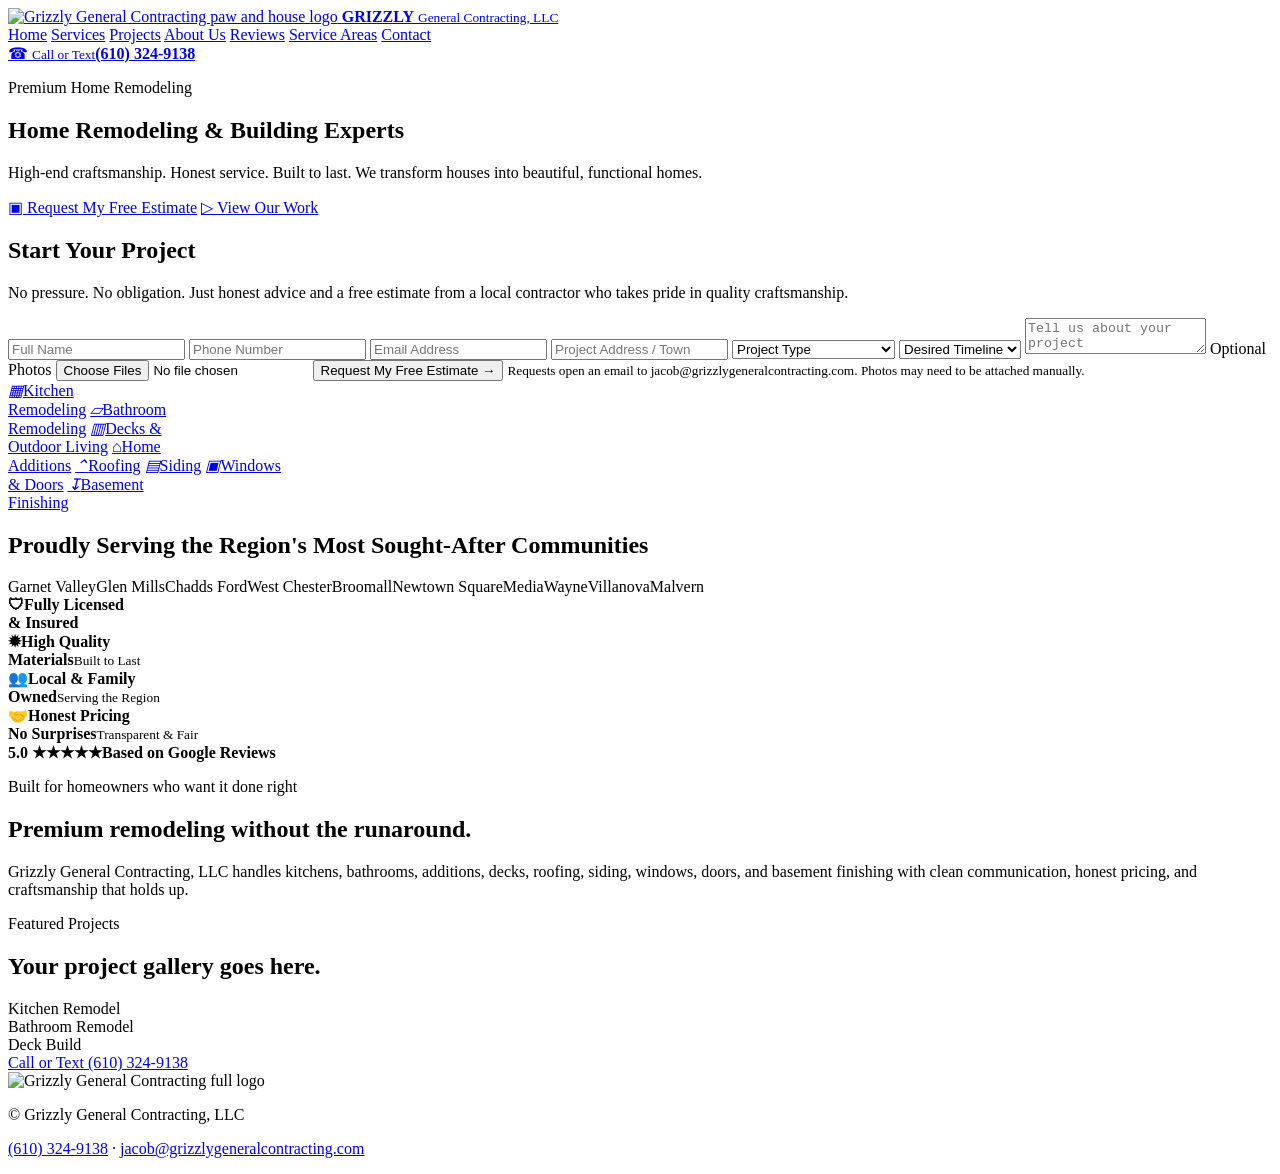
==== index.html @ abafff63 "Add files via upload" ====
<!doctype html>
<html lang="en">
<head>
  <meta charset="utf-8" />
  <meta name="viewport" content="width=device-width, initial-scale=1" />
  <title>Grizzly General Contracting | Home Remodeling & Building Experts</title>
  <meta name="description" content="Grizzly General Contracting provides premium remodeling, additions, kitchens, bathrooms, decks, roofing, siding, windows, doors, and basement finishing in Garnet Valley, Glen Mills, Chadds Ford, West Chester, Broomall, Newtown Square, Media, Wayne, Villanova, Malvern and surrounding areas." />
  <link rel="icon" href="assets/images/paw-house-logo.png" />
  <link rel="stylesheet" href="style.css" />
</head>
<body>
  <header class="site-header">
    <a class="brand" href="#top" aria-label="Grizzly General Contracting home">
      <img src="assets/images/paw-house-logo.png" alt="Grizzly General Contracting paw and house logo" />
      <span>
        <strong>GRIZZLY</strong>
        <small>General Contracting, LLC</small>
      </span>
    </a>

    <nav class="nav" aria-label="Main navigation">
      <a class="active" href="#top">Home</a>
      <a href="#services">Services</a>
      <a href="#projects">Projects</a>
      <a href="#about">About Us</a>
      <a href="#reviews">Reviews</a>
      <a href="#areas">Service Areas</a>
      <a href="#contact">Contact</a>
    </nav>

    <a class="phone" href="tel:16103249138">
      <span class="phone-icon">☎</span>
      <span><small>Call or Text</small><strong>(610) 324-9138</strong></span>
    </a>
  </header>

  <main id="top">
    <section class="hero">
      <div class="hero-copy">
        <p class="eyebrow">Premium Home Remodeling</p>
        <h1>Home Remodeling <span>&amp; Building Experts</span></h1>
        <div class="underline"></div>
        <p class="lead">High-end craftsmanship. Honest service. Built to last. We transform houses into beautiful, functional homes.</p>
        <div class="hero-actions">
          <a class="btn btn-primary" href="#contact">▣ Request My Free Estimate</a>
          <a class="btn btn-secondary" href="#projects">▷ View Our Work</a>
        </div>
      </div>

      <aside class="estimate" id="contact">
        <h2>Start Your <span>Project</span></h2>
        <p>No pressure. No obligation. Just honest advice and a free estimate from a local contractor who takes pride in quality craftsmanship.</p>
        <form id="estimateForm">
          <input name="name" placeholder="Full Name" required />
          <input name="phone" placeholder="Phone Number" required />
          <input name="email" type="email" placeholder="Email Address" required />
          <input name="address" placeholder="Project Address / Town" />
          <select name="service" aria-label="Project Type" required>
            <option value="">Project Type</option>
            <option>Kitchen Remodeling</option>
            <option>Bathroom Remodeling</option>
            <option>Decks & Outdoor Living</option>
            <option>Home Additions</option>
            <option>Roofing</option>
            <option>Siding</option>
            <option>Windows & Doors</option>
            <option>Basement Finishing</option>
            <option>Other</option>
          </select>
          <select name="timeline" aria-label="Desired Timeline">
            <option value="">Desired Timeline</option>
            <option>ASAP</option>
            <option>1 - 3 Months</option>
            <option>3 - 6 Months</option>
            <option>Just Planning</option>
          </select>
          <textarea name="message" placeholder="Tell us about your project"></textarea>
          <label class="file-upload">Optional Photos
            <input name="photos" type="file" accept="image/*" multiple />
          </label>
          <button type="submit">Request My Free Estimate <span>→</span></button>
          <small>Requests open an email to jacob@grizzlygeneralcontracting.com. Photos may need to be attached manually.</small>
          <div id="formStatus" class="form-status" aria-live="polite"></div>
        </form>
      </aside>
    </section>

    <section class="services" id="services">
      <a href="#contact"><i>▦</i><span>Kitchen<br>Remodeling</span></a>
      <a href="#contact"><i>▱</i><span>Bathroom<br>Remodeling</span></a>
      <a href="#contact"><i>▥</i><span>Decks &<br>Outdoor Living</span></a>
      <a href="#contact"><i>⌂</i><span>Home<br>Additions</span></a>
      <a href="#contact"><i>⌃</i><span>Roofing</span></a>
      <a href="#contact"><i>▤</i><span>Siding</span></a>
      <a href="#contact"><i>▣</i><span>Windows<br>& Doors</span></a>
      <a href="#contact"><i>↧</i><span>Basement<br>Finishing</span></a>
    </section>

    <section class="areas-strip" id="areas">
      <h2>Proudly Serving the Region's Most Sought-After Communities</h2>
      <div class="towns">
        <span>Garnet Valley</span><span>Glen Mills</span><span>Chadds Ford</span><span>West Chester</span><span>Broomall</span><span>Newtown Square</span><span>Media</span><span>Wayne</span><span>Villanova</span><span>Malvern</span>
      </div>
    </section>

    <section class="trust" id="reviews">
      <div><b>🛡</b><strong>Fully Licensed<br>& Insured</strong></div>
      <div><b>✹</b><strong>High Quality<br>Materials</strong><small>Built to Last</small></div>
      <div><b>👥</b><strong>Local & Family<br>Owned</strong><small>Serving the Region</small></div>
      <div><b>🤝</b><strong>Honest Pricing<br>No Surprises</strong><small>Transparent & Fair</small></div>
      <div><b class="stars">5.0 ★★★★★</b><strong>Based on Google Reviews</strong></div>
    </section>

    <section class="content" id="about">
      <p class="eyebrow green">Built for homeowners who want it done right</p>
      <h2>Premium remodeling without the runaround.</h2>
      <p>Grizzly General Contracting, LLC handles kitchens, bathrooms, additions, decks, roofing, siding, windows, doors, and basement finishing with clean communication, honest pricing, and craftsmanship that holds up.</p>
    </section>

    <section class="projects" id="projects">
      <p class="eyebrow green">Featured Projects</p>
      <h2>Your project gallery goes here.</h2>
      <div class="cards">
        <article><span>Kitchen Remodel</span></article>
        <article><span>Bathroom Remodel</span></article>
        <article><span>Deck Build</span></article>
      </div>
    </section>
  </main>

  <a class="mobile-call" href="tel:16103249138">Call or Text (610) 324-9138</a>

  <footer>
    <img src="assets/images/grizzly-full-logo.png" alt="Grizzly General Contracting full logo" />
    <p>© <span id="year"></span> Grizzly General Contracting, LLC</p>
    <p><a href="tel:16103249138">(610) 324-9138</a> · <a href="mailto:jacob@grizzlygeneralcontracting.com">jacob@grizzlygeneralcontracting.com</a></p>
  </footer>

  <script src="script.js"></script>
</body>
</html>
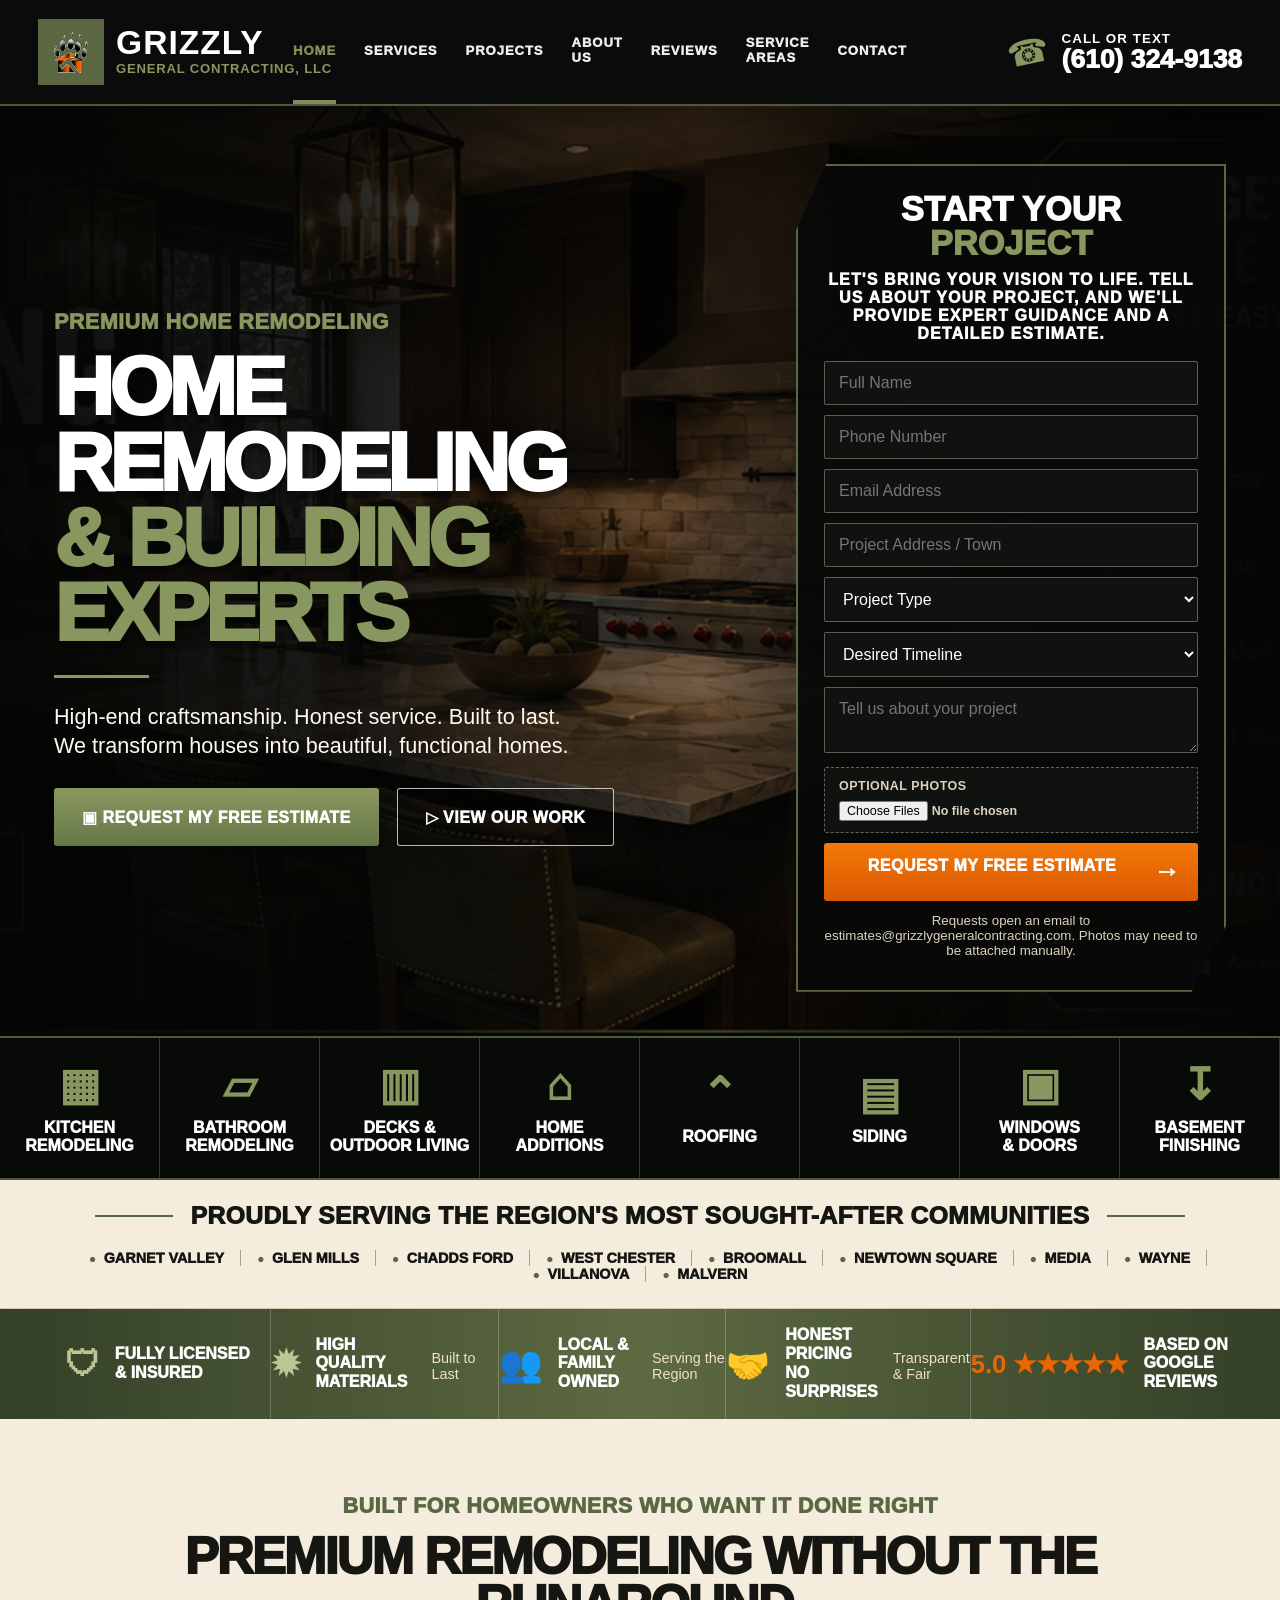
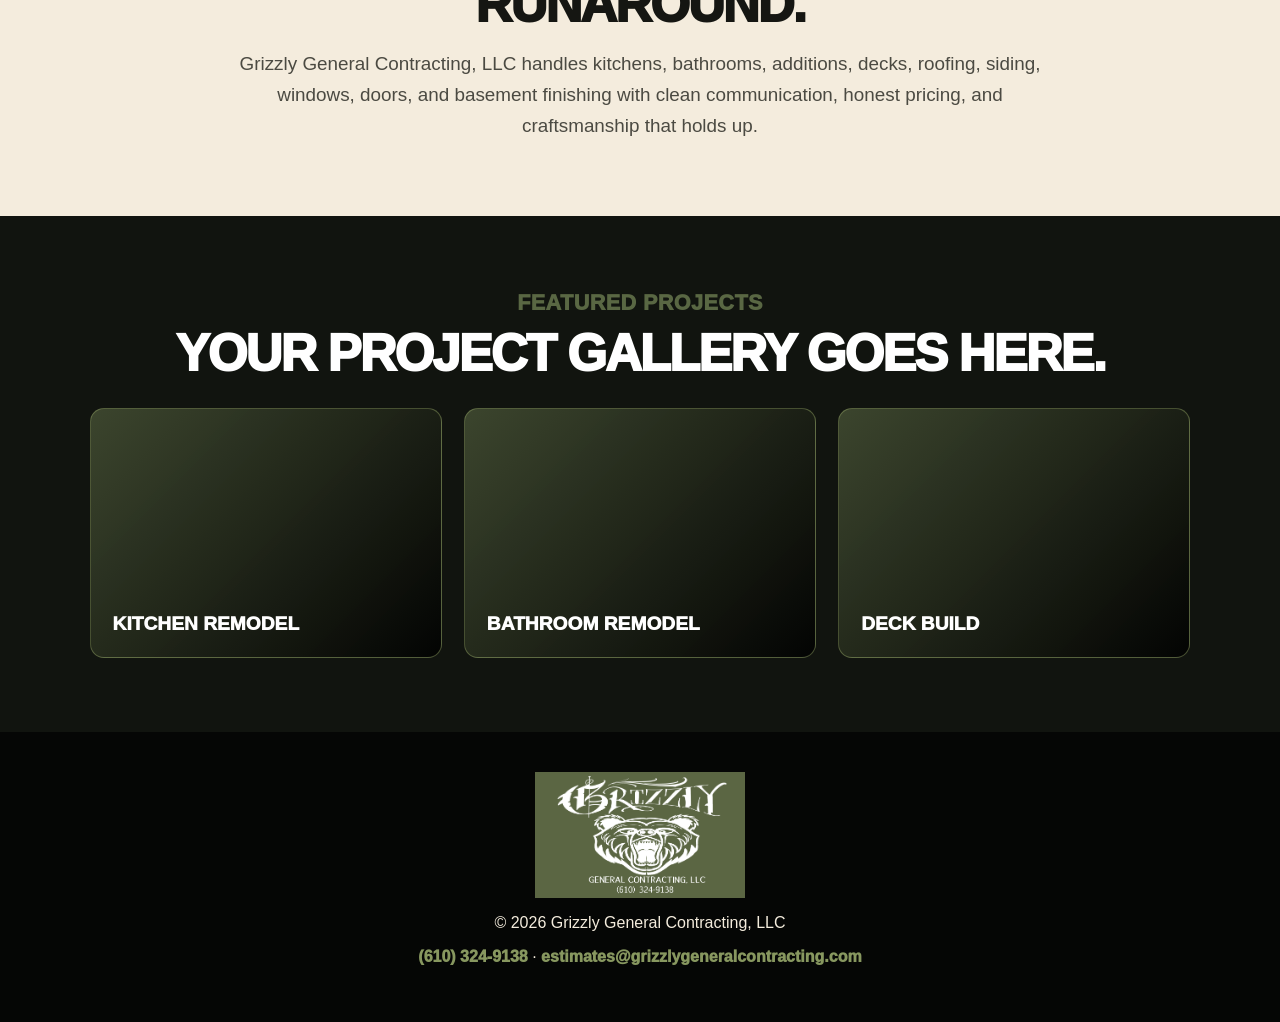
==== commit 9982fbd5: "Add files via upload" ====
--- a/index.html
+++ b/index.html
@@ -49,7 +49,7 @@
 
       <aside class="estimate" id="contact">
         <h2>Start Your <span>Project</span></h2>
-        <p>No pressure. No obligation. Just honest advice and a free estimate from a local contractor who takes pride in quality craftsmanship.</p>
+        <p>Let's bring your vision to life. Tell us about your project, and we'll provide expert guidance and a detailed estimate.</p>
         <form id="estimateForm">
           <input name="name" placeholder="Full Name" required />
           <input name="phone" placeholder="Phone Number" required />
@@ -79,7 +79,7 @@
             <input name="photos" type="file" accept="image/*" multiple />
           </label>
           <button type="submit">Request My Free Estimate <span>→</span></button>
-          <small>Requests open an email to jacob@grizzlygeneralcontracting.com. Photos may need to be attached manually.</small>
+          <small>Requests open an email to estimates@grizzlygeneralcontracting.com. Photos may need to be attached manually.</small>
           <div id="formStatus" class="form-status" aria-live="polite"></div>
         </form>
       </aside>
@@ -133,7 +133,7 @@
   <footer>
     <img src="assets/images/grizzly-full-logo.png" alt="Grizzly General Contracting full logo" />
     <p>© <span id="year"></span> Grizzly General Contracting, LLC</p>
-    <p><a href="tel:16103249138">(610) 324-9138</a> · <a href="mailto:jacob@grizzlygeneralcontracting.com">jacob@grizzlygeneralcontracting.com</a></p>
+    <p><a href="tel:16103249138">(610) 324-9138</a> · <a href="mailto:estimates@grizzlygeneralcontracting.com">estimates@grizzlygeneralcontracting.com</a></p>
   </footer>
 
   <script src="script.js"></script>
--- a/style.css
+++ b/style.css
@@ -0,0 +1,24 @@
+:root{
+  --black:#070807;
+  --charcoal:#11130f;
+  --olive:#596743;
+  --olive2:#87975f;
+  --cream:#f4ecdd;
+  --white:#fffaf0;
+  --orange:#ec6500;
+  --line:rgba(135,151,95,.55);
+}
+*{box-sizing:border-box} html{scroll-behavior:smooth} body{margin:0;background:var(--cream);font-family:Arial,Helvetica,sans-serif;color:#151612} a{text-decoration:none;color:inherit} img{display:block;max-width:100%}
+.site-header{position:sticky;top:0;z-index:50;height:106px;background:rgba(6,7,6,.98);border-bottom:2px solid var(--line);display:grid;grid-template-columns:300px minmax(0,1fr) 380px;align-items:center;padding:0 38px;box-shadow:0 18px 45px rgba(0,0,0,.45)}
+.brand{display:flex;align-items:center;gap:12px;text-transform:uppercase}.brand img{width:66px;height:66px;object-fit:contain}.brand strong{display:block;color:white;font-size:2.1rem;letter-spacing:.03em;line-height:.88}.brand small{display:block;color:var(--olive2);font-weight:900;letter-spacing:.06em;font-size:.82rem;margin-top:4px}
+.nav{display:flex;justify-content:center;gap:28px;height:100%;align-items:center;text-transform:uppercase;font-size:.82rem;font-weight:1000;letter-spacing:.07em;color:white}.nav a{height:100%;display:flex;align-items:center;border-bottom:4px solid transparent;opacity:.93}.nav a:hover,.nav .active{color:var(--olive2);border-bottom-color:var(--olive2)}
+.phone{display:flex;align-items:center;justify-content:flex-end;gap:13px;color:white;text-transform:uppercase;min-width:0;white-space:nowrap;overflow:visible}.phone-icon{font-size:2.1rem;color:var(--olive2);transform:rotate(-12deg)}.phone small{display:block;letter-spacing:.08em;font-weight:900}.phone strong{display:block;font-size:1.65rem;line-height:1;font-weight:1000;white-space:nowrap}
+.hero{min-height:620px;position:relative;display:grid;grid-template-columns:minmax(460px,1fr) 430px;gap:56px;align-items:center;padding:58px 54px 44px;color:white;background:linear-gradient(90deg,rgba(5,6,5,.97) 0%,rgba(5,6,5,.82) 29%,rgba(5,6,5,.32) 55%,rgba(5,6,5,.9) 82%,rgba(5,6,5,.98) 100%),url('assets/images/kitchen-bg.jpg') center/cover no-repeat;overflow:hidden}.hero:after{content:"";position:absolute;inset:0;background:linear-gradient(180deg,rgba(0,0,0,.12),rgba(0,0,0,.25));pointer-events:none}.hero-copy,.estimate{position:relative;z-index:2}.hero-copy{max-width:680px}.eyebrow{margin:0 0 14px;text-transform:uppercase;color:var(--olive2);font-size:1.35rem;font-weight:1000;letter-spacing:.02em}h1{margin:0;text-transform:uppercase;font-size:clamp(3.4rem,6.4vw,6.1rem);line-height:.92;letter-spacing:-.055em;font-weight:1000;text-shadow:0 7px 0 rgba(0,0,0,.24)}h1 span{display:block;color:var(--olive2)}.underline{width:95px;height:3px;background:var(--olive2);margin:24px 0}.lead{max-width:520px;font-size:1.35rem;line-height:1.36;margin:0 0 28px;color:var(--white)}.hero-actions{display:flex;gap:18px;flex-wrap:wrap}.btn{display:inline-flex;align-items:center;justify-content:center;min-height:58px;padding:17px 28px;text-transform:uppercase;font-weight:1000;letter-spacing:.03em;border-radius:3px;transition:.2s}.btn:hover{transform:translateY(-2px);filter:brightness(1.1)}.btn-primary{background:linear-gradient(180deg,#89985f,#667747);color:white;box-shadow:0 12px 35px rgba(0,0,0,.25)}.btn-secondary{border:1px solid rgba(255,255,255,.72);color:white;background:rgba(0,0,0,.22)}
+.estimate{background:rgba(8,9,8,.95);border:2px solid var(--olive);padding:26px 26px 22px;box-shadow:0 0 0 8px rgba(0,0,0,.24),0 24px 60px rgba(0,0,0,.55);clip-path:polygon(7% 0,100% 0,100% 92%,92% 100%,0 100%,0 8%)}.estimate h2{margin:0;text-align:center;text-transform:uppercase;font-size:2.15rem;line-height:1;font-weight:1000}.estimate h2 span{display:block;color:var(--olive2)}.estimate p{text-align:center;text-transform:uppercase;font-weight:1000;letter-spacing:.07em;margin:10px 0 18px}.estimate p b{color:var(--orange)}.estimate input,.estimate select,.estimate textarea{width:100%;margin:0 0 10px;background:#10120f;border:1px solid rgba(244,236,221,.34);color:white;padding:12px 14px;border-radius:2px;font:inherit}.estimate textarea{height:66px;resize:vertical}.file-upload{display:block;margin:0 0 10px;background:#10120f;border:1px dashed rgba(244,236,221,.38);color:#ddd2bd;padding:11px 14px;border-radius:2px;font-weight:900;text-transform:uppercase;font-size:.78rem;letter-spacing:.04em}.file-upload input{margin:8px 0 0;padding:0;border:0;background:transparent;color:#ddd2bd}.form-status{margin-top:10px;color:var(--olive2);font-size:.84rem;line-height:1.3;font-weight:900;text-align:center}.estimate button{width:100%;height:58px;border:0;border-radius:3px;background:linear-gradient(180deg,#f47909,#d95700);color:white;text-transform:uppercase;font-size:1rem;font-weight:1000;letter-spacing:.03em;cursor:pointer}.estimate button span{float:right;margin-right:12px;font-size:1.6rem}.estimate small{display:block;text-align:center;margin-top:12px;color:#ddd2bd}
+.services{display:grid;grid-template-columns:repeat(8,1fr);background:#080a08;border-top:2px solid var(--line);border-bottom:2px solid var(--line);color:white}.services a{min-height:140px;display:flex;flex-direction:column;justify-content:center;align-items:center;text-align:center;text-transform:uppercase;font-weight:1000;line-height:1.15;border-right:1px solid rgba(244,236,221,.2);transition:.18s}.services a:hover{background:#121710;color:var(--olive2)}.services i{font-style:normal;color:var(--olive2);font-size:2.75rem;margin-bottom:8px}.services span{font-size:1rem}
+.areas-strip{background:var(--cream);padding:22px 48px 26px;text-align:center;border-bottom:1px solid #d2c8b2}.areas-strip h2{margin:0 0 20px;text-transform:uppercase;font-size:1.55rem;letter-spacing:.01em;font-weight:1000;display:flex;align-items:center;justify-content:center;gap:18px}.areas-strip h2:before,.areas-strip h2:after{content:"";display:block;width:78px;height:2px;background:var(--olive)}.towns{display:flex;justify-content:center;gap:0;flex-wrap:wrap;text-transform:uppercase;font-weight:1000;font-size:.9rem}.towns span{padding:0 16px;border-right:1px solid #a9a087;position:relative}.towns span:before{content:"●";color:var(--olive);font-size:.7rem;margin-right:8px}.towns span:last-child{border-right:0}
+.trust{display:grid;grid-template-columns:1.2fr 1.2fr 1.2fr 1.2fr 1.4fr;background:linear-gradient(90deg,#344027,#5d6a42,#344027);color:white;padding:0 44px}.trust div{min-height:110px;display:flex;align-items:center;justify-content:center;gap:15px;border-right:1px solid rgba(255,255,255,.22);text-transform:uppercase}.trust div:last-child{border-right:0}.trust b{font-size:2.2rem;color:#bdc496}.trust strong{font-weight:1000;line-height:1.18}.trust small{display:block;text-transform:none;font-size:.9rem;color:#eee0ca;margin-top:5px}.trust .stars{color:var(--orange);font-size:1.6rem;white-space:nowrap}
+.content,.projects{padding:74px 7vw;text-align:center}.green{color:var(--olive)}.content h2,.projects h2{font-size:clamp(2.2rem,4vw,4rem);text-transform:uppercase;line-height:.95;margin:0 0 18px;font-weight:1000;letter-spacing:-.04em}.content p:last-child{max-width:820px;margin:0 auto;font-size:1.18rem;color:#4b4a42;line-height:1.65}.projects{background:#11140f;color:white}.cards{display:grid;grid-template-columns:repeat(3,1fr);gap:22px;margin-top:30px}.cards article{min-height:250px;border:1px solid rgba(135,151,95,.5);background:linear-gradient(135deg,rgba(89,103,67,.6),rgba(0,0,0,.8));display:flex;align-items:flex-end;padding:22px;border-radius:14px}.cards span{text-transform:uppercase;font-weight:1000;font-size:1.2rem}
+footer{background:#050605;color:var(--cream);padding:40px 7vw;text-align:center}footer img{width:210px;margin:0 auto 14px}footer a{color:var(--olive2);font-weight:1000}.mobile-call{display:none}
+@media(max-width:1200px){.site-header{grid-template-columns:240px minmax(0,1fr) 270px;padding:0 18px}.nav{gap:17px;font-size:.72rem}.brand strong{font-size:1.7rem}.phone strong{font-size:1.22rem}.hero{grid-template-columns:1fr;min-height:auto}.estimate{max-width:520px}.services{grid-template-columns:repeat(4,1fr)}.trust{grid-template-columns:repeat(2,1fr)}.trust div:last-child{grid-column:1/-1}}
+@media(max-width:760px){.site-header{height:auto;min-height:82px;grid-template-columns:1fr auto;padding:10px 14px}.brand img{width:54px;height:54px}.brand strong{font-size:1.45rem}.brand small{font-size:.66rem}.nav{display:none}.phone small{font-size:.62rem}.phone strong{font-size:.95rem}.phone-icon{font-size:1.35rem}.hero{padding:38px 20px;grid-template-columns:1fr}.eyebrow{font-size:1rem}h1{font-size:3.2rem}.lead{font-size:1.05rem}.hero-actions .btn{width:100%}.estimate{padding:22px;clip-path:none}.services{grid-template-columns:repeat(2,1fr)}.areas-strip{padding:22px 14px}.areas-strip h2{font-size:1.1rem}.areas-strip h2:before,.areas-strip h2:after{display:none}.towns span{padding:6px 10px;border:0}.trust{grid-template-columns:1fr;padding:0 20px}.trust div{justify-content:flex-start;border-right:0;border-bottom:1px solid rgba(255,255,255,.18)}.cards{grid-template-columns:1fr}.mobile-call{display:block;position:fixed;left:14px;right:14px;bottom:14px;z-index:80;text-align:center;padding:15px;border-radius:999px;background:linear-gradient(180deg,#f47909,#d95700);color:white;font-weight:1000;box-shadow:0 12px 35px rgba(0,0,0,.45)}footer{padding-bottom:90px}}
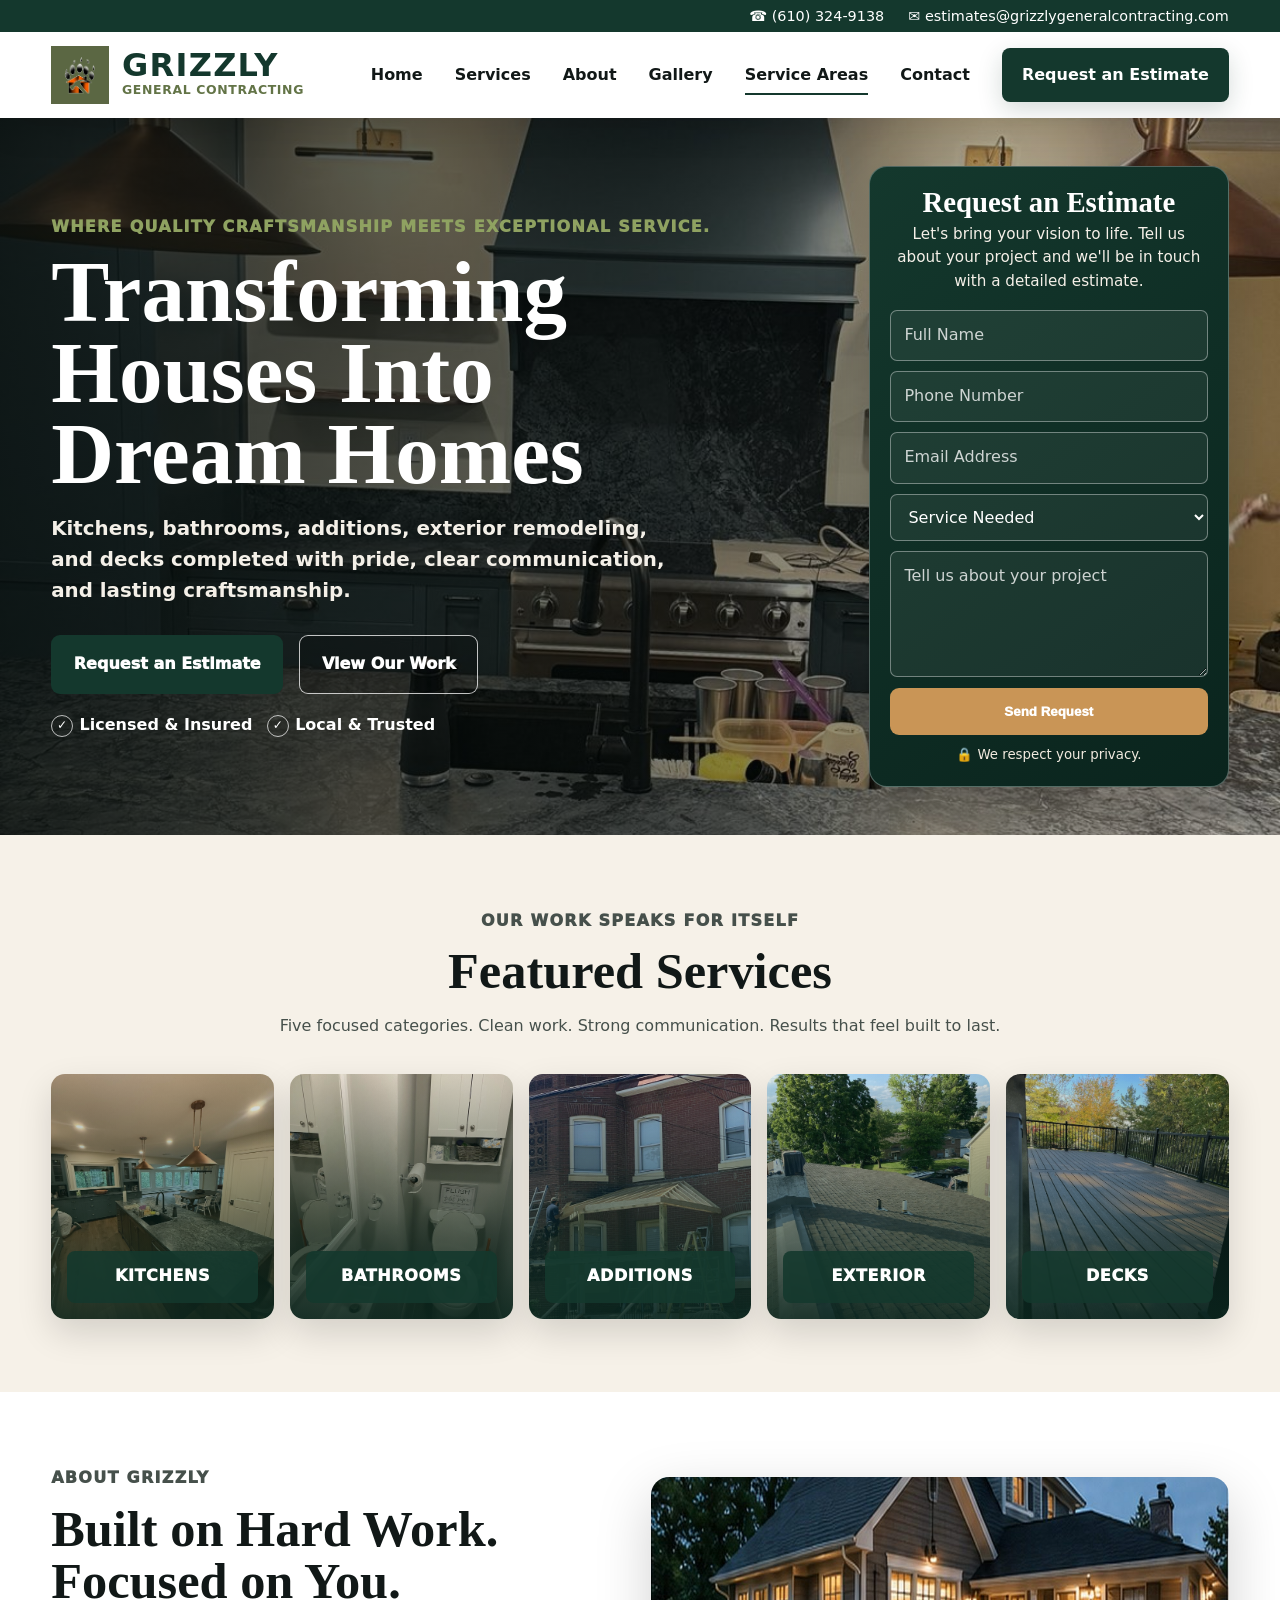
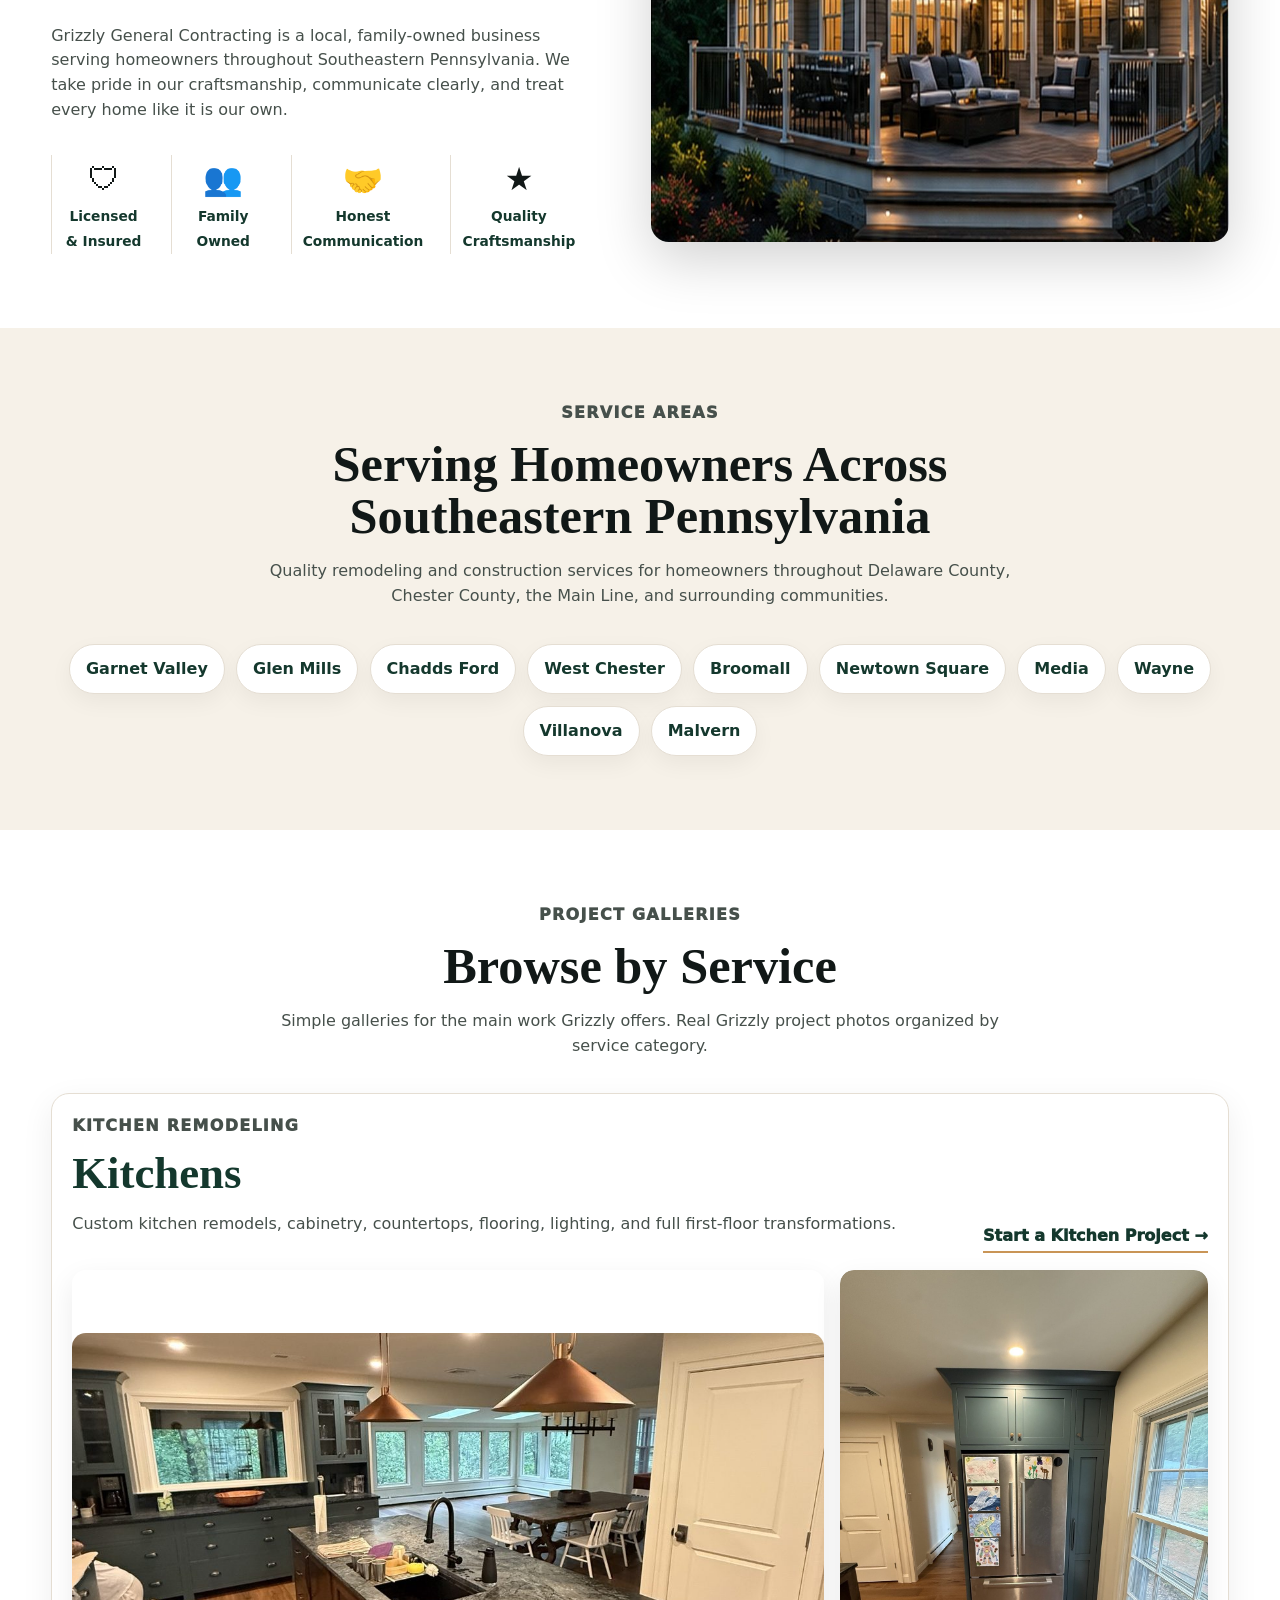
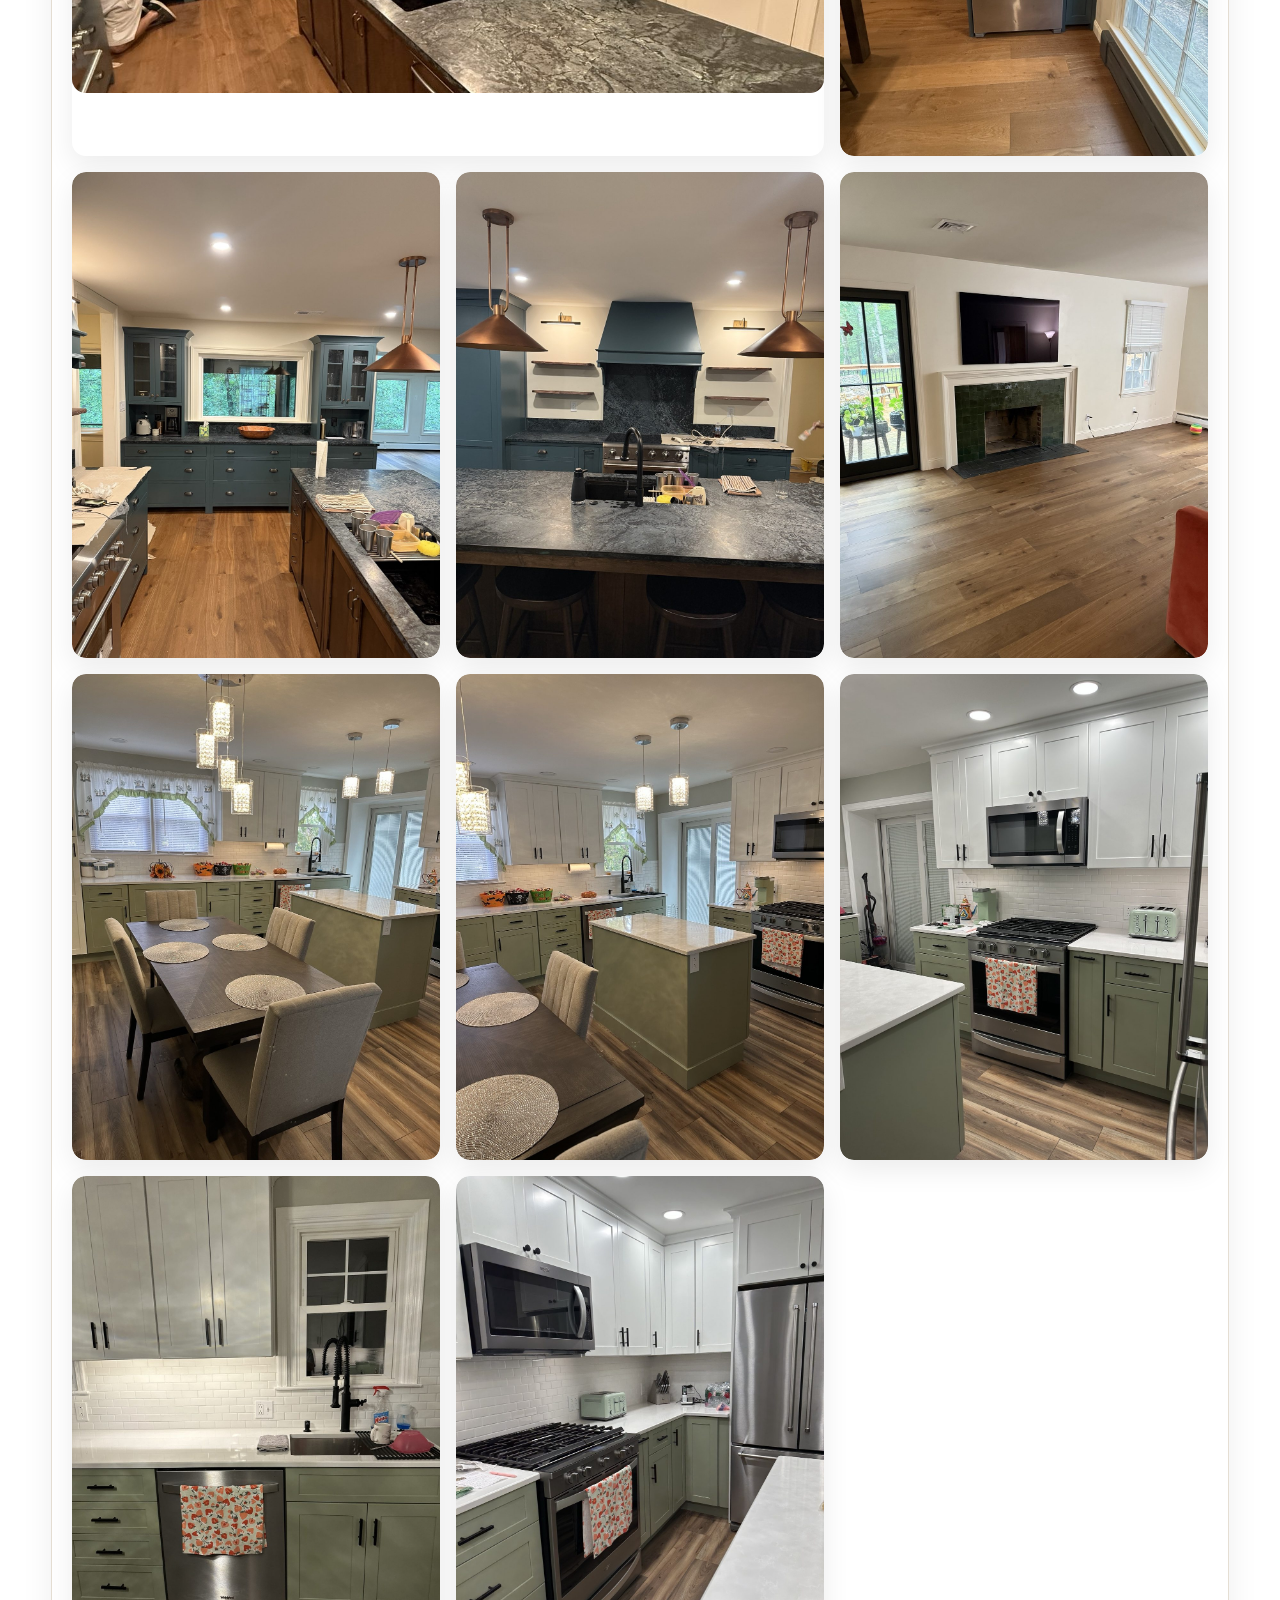
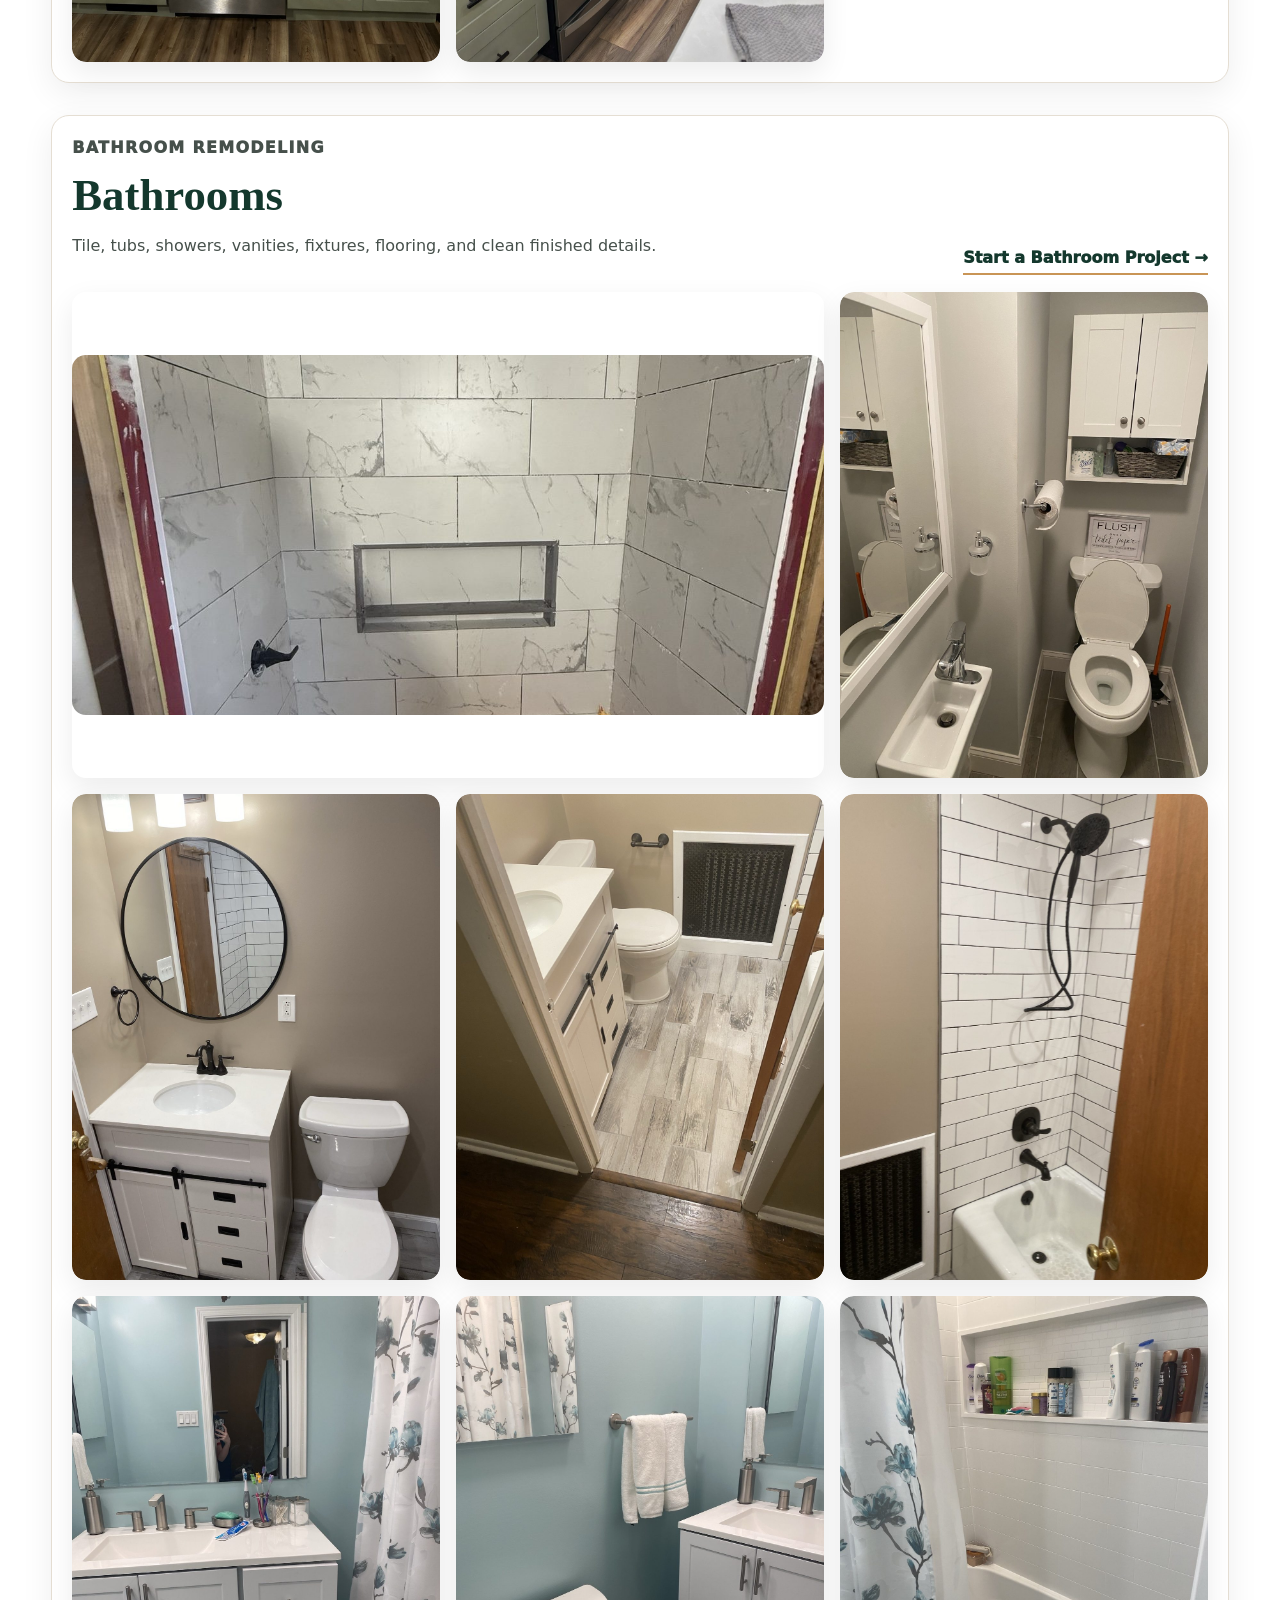
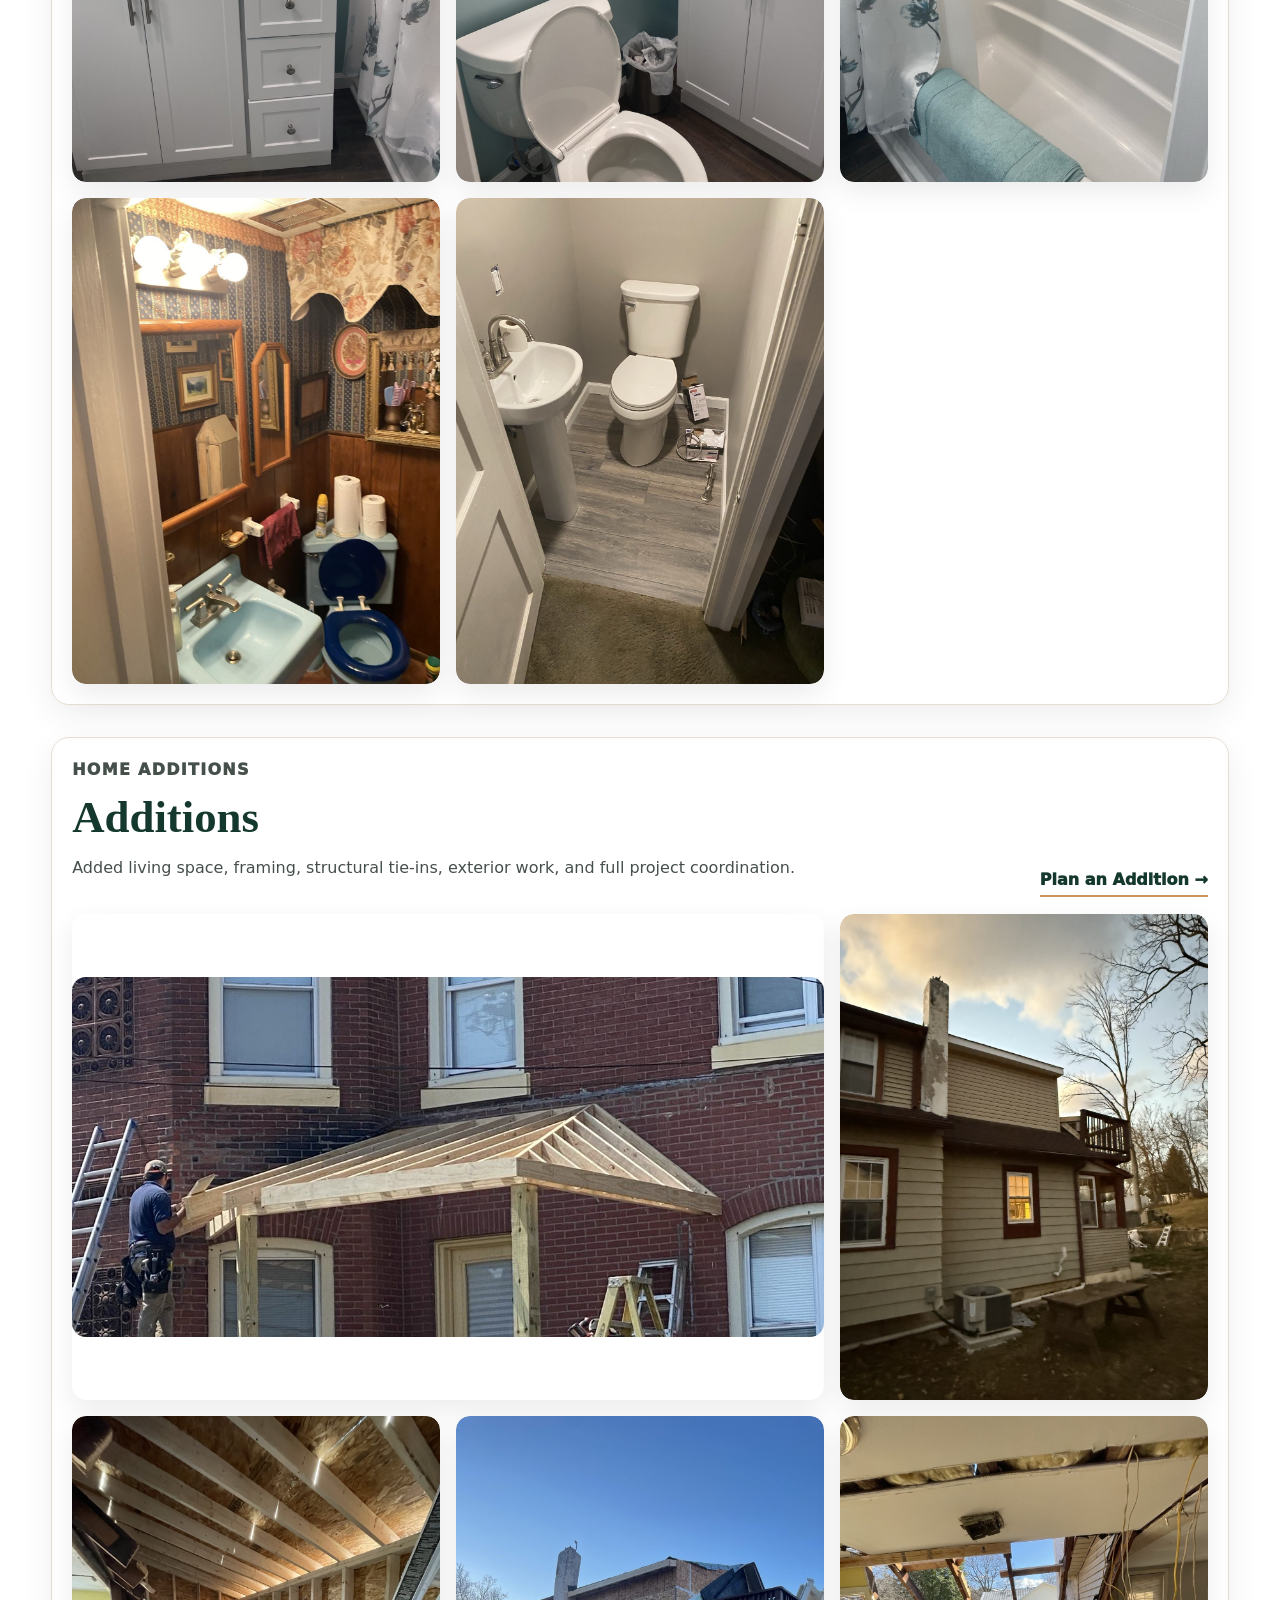
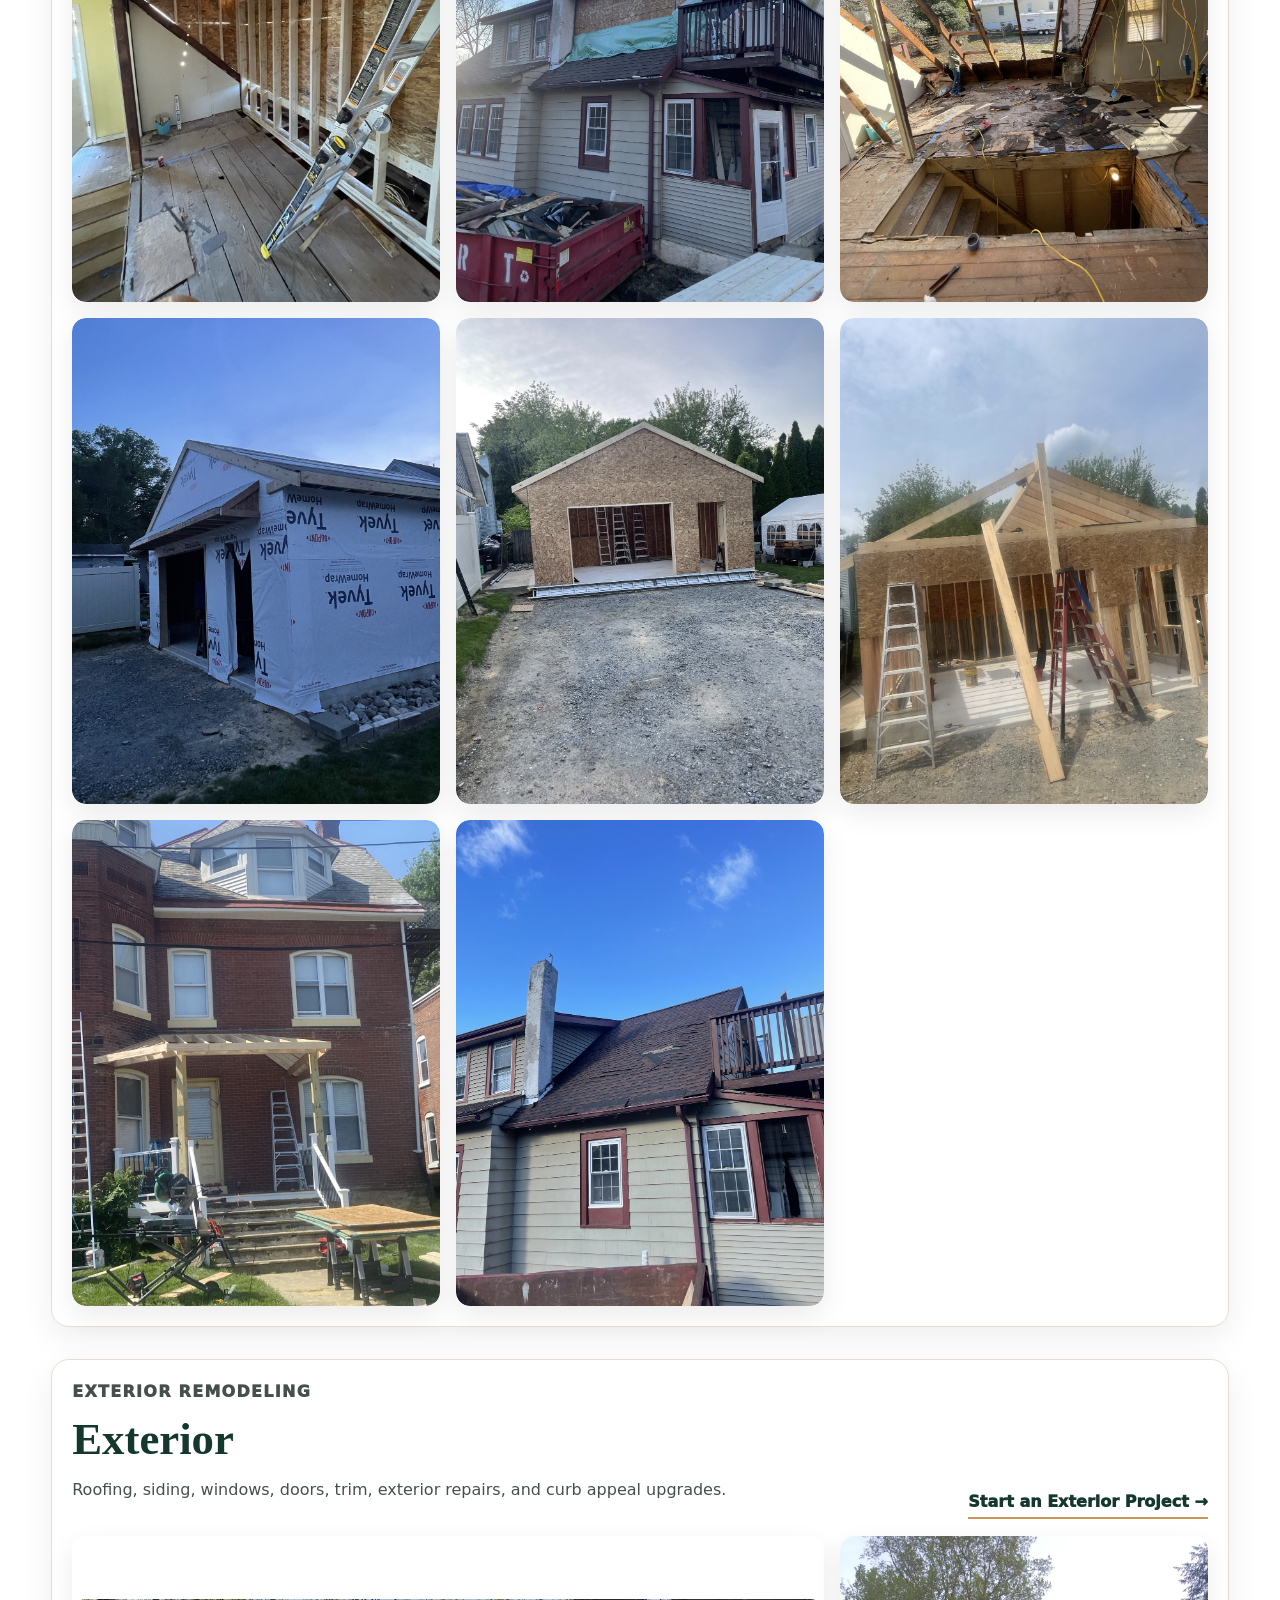
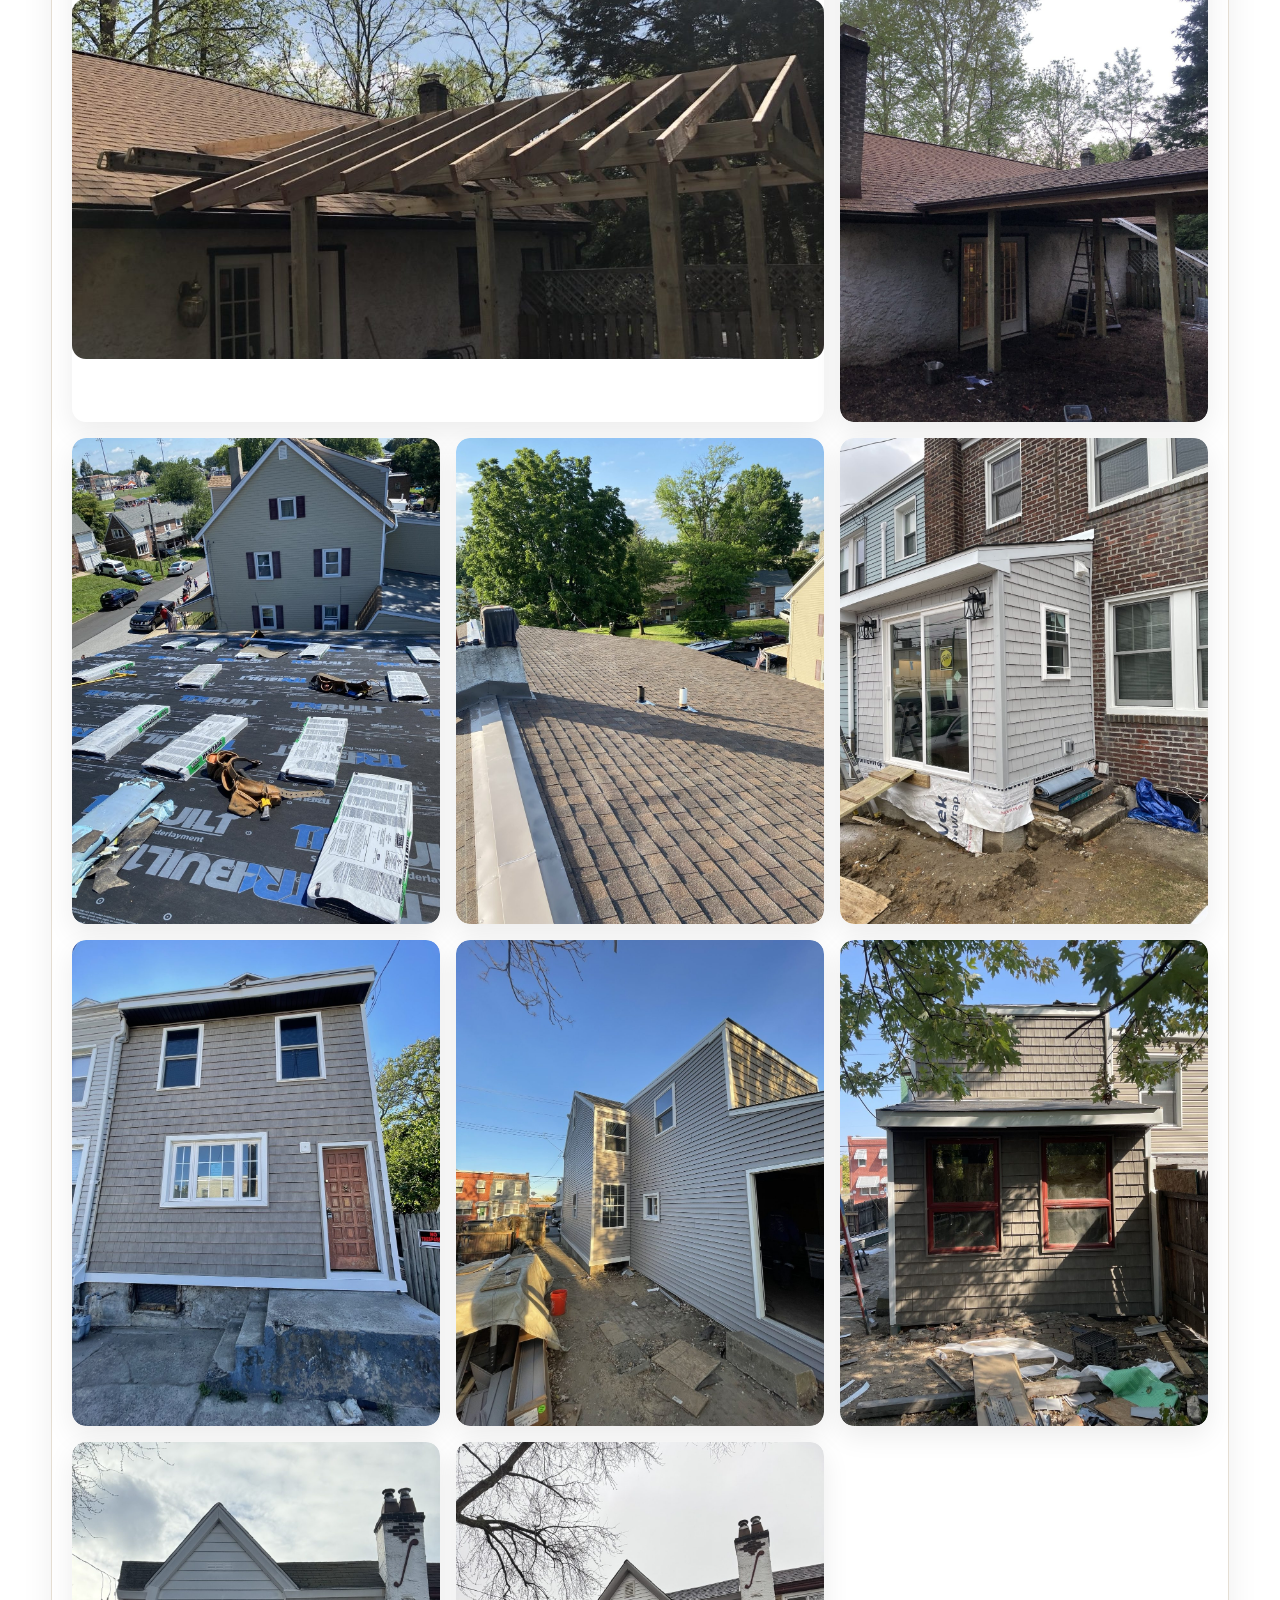
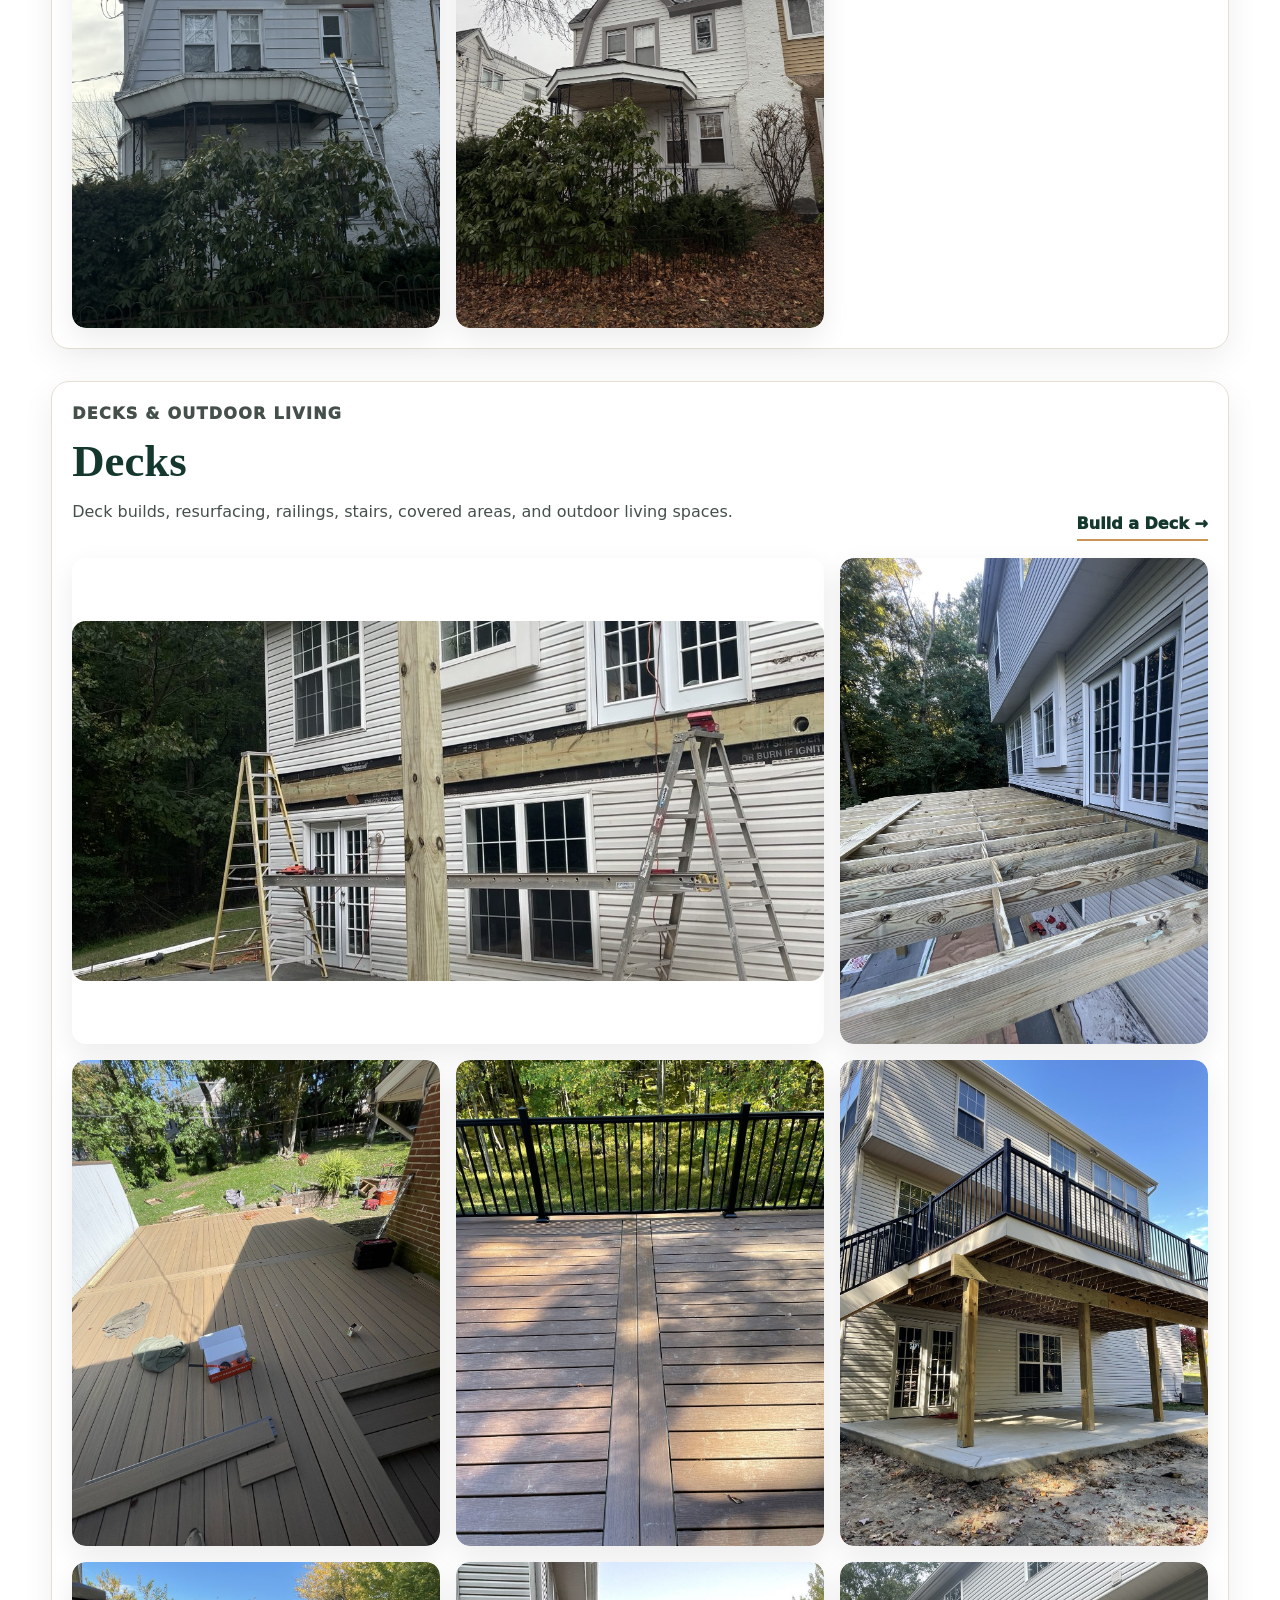
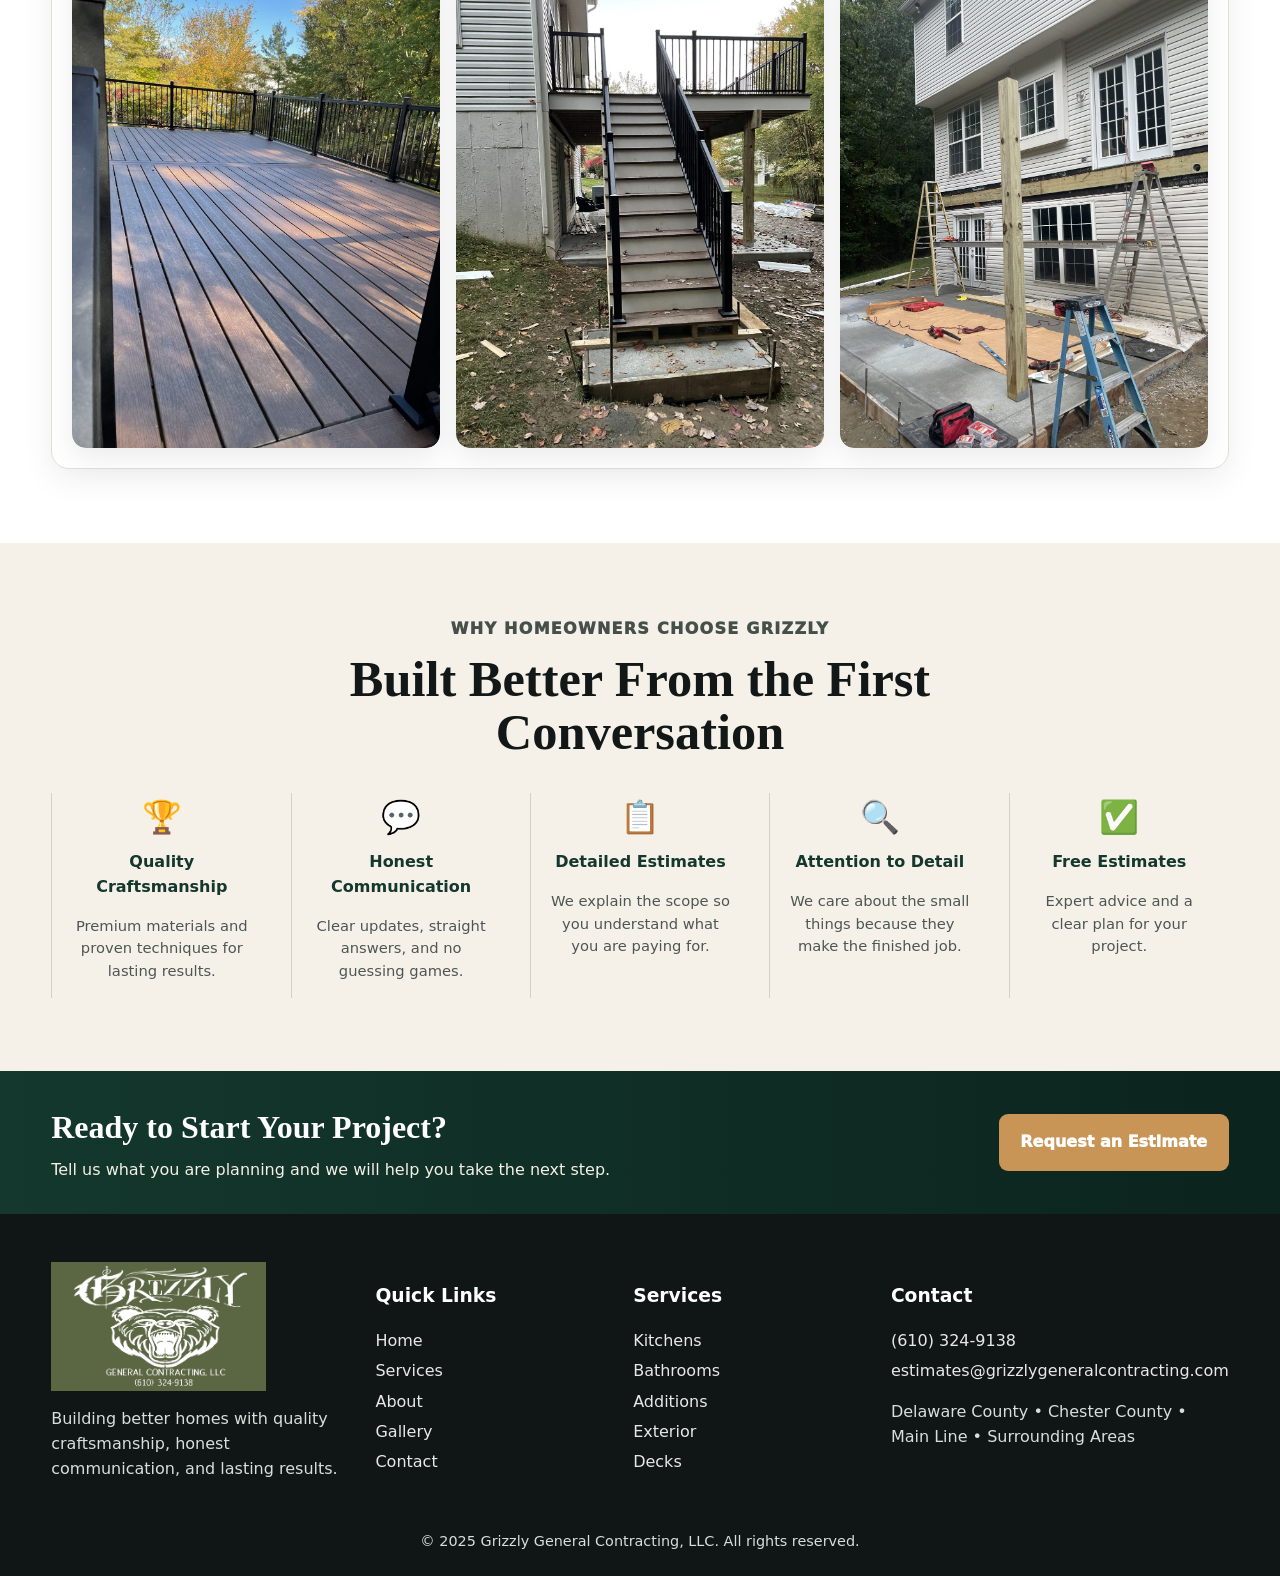
==== commit b64ac927: "Add files via upload" ====
--- a/index.html
+++ b/index.html
@@ -3,139 +3,331 @@
 <head>
   <meta charset="utf-8" />
   <meta name="viewport" content="width=device-width, initial-scale=1" />
-  <title>Grizzly General Contracting | Home Remodeling & Building Experts</title>
-  <meta name="description" content="Grizzly General Contracting provides premium remodeling, additions, kitchens, bathrooms, decks, roofing, siding, windows, doors, and basement finishing in Garnet Valley, Glen Mills, Chadds Ford, West Chester, Broomall, Newtown Square, Media, Wayne, Villanova, Malvern and surrounding areas." />
-  <link rel="icon" href="assets/images/paw-house-logo.png" />
-  <link rel="stylesheet" href="style.css" />
+  <title>Grizzly General Contracting | Premium Remodeling & Construction</title>
+  <meta name="description" content="Grizzly General Contracting provides kitchen remodeling, bathroom remodeling, additions, exterior remodeling, and decks across Southeastern Pennsylvania with quality craftsmanship and clear communication." />
+  <link rel="icon" href="images/paw-logo.png" />
+  <link rel="stylesheet" href="css/style.css" />
 </head>
 <body>
-  <header class="site-header">
-    <a class="brand" href="#top" aria-label="Grizzly General Contracting home">
-      <img src="assets/images/paw-house-logo.png" alt="Grizzly General Contracting paw and house logo" />
-      <span>
-        <strong>GRIZZLY</strong>
-        <small>General Contracting, LLC</small>
-      </span>
-    </a>
-
-    <nav class="nav" aria-label="Main navigation">
-      <a class="active" href="#top">Home</a>
-      <a href="#services">Services</a>
-      <a href="#projects">Projects</a>
-      <a href="#about">About Us</a>
-      <a href="#reviews">Reviews</a>
-      <a href="#areas">Service Areas</a>
-      <a href="#contact">Contact</a>
-    </nav>
-
-    <a class="phone" href="tel:16103249138">
-      <span class="phone-icon">☎</span>
-      <span><small>Call or Text</small><strong>(610) 324-9138</strong></span>
-    </a>
+  <a class="skip-link" href="#main">Skip to content</a>
+
+  <header class="site-header" id="top">
+    <div class="top-strip">
+      <div class="container top-strip__inner">
+        <a href="tel:16103249138">☎ (610) 324-9138</a>
+        <a href="mailto:estimates@grizzlygeneralcontracting.com">✉ estimates@grizzlygeneralcontracting.com</a>
+      </div>
+    </div>
+
+    <div class="container nav-wrap">
+      <a class="brand" href="#top" aria-label="Grizzly General Contracting home">
+        <img src="images/paw-logo.png" alt="Grizzly General Contracting paw logo" />
+        <span><strong>GRIZZLY</strong><small>General Contracting</small></span>
+      </a>
+
+      <button class="menu-toggle" aria-expanded="false" aria-label="Open navigation">☰</button>
+
+      <nav class="main-nav" aria-label="Main navigation">
+        <a href="#top">Home</a>
+        <a href="#services">Services</a>
+        <a href="#about">About</a>
+        <a href="#galleries">Gallery</a>
+        <a href="#service-areas">Service Areas</a>
+        <a href="#estimate">Contact</a>
+      </nav>
+
+      <a class="nav-cta" href="#estimate">Request an Estimate</a>
+    </div>
   </header>
 
-  <main id="top">
-    <section class="hero">
-      <div class="hero-copy">
-        <p class="eyebrow">Premium Home Remodeling</p>
-        <h1>Home Remodeling <span>&amp; Building Experts</span></h1>
-        <div class="underline"></div>
-        <p class="lead">High-end craftsmanship. Honest service. Built to last. We transform houses into beautiful, functional homes.</p>
-        <div class="hero-actions">
-          <a class="btn btn-primary" href="#contact">▣ Request My Free Estimate</a>
-          <a class="btn btn-secondary" href="#projects">▷ View Our Work</a>
-        </div>
-      </div>
-
-      <aside class="estimate" id="contact">
-        <h2>Start Your <span>Project</span></h2>
-        <p>Let's bring your vision to life. Tell us about your project, and we'll provide expert guidance and a detailed estimate.</p>
-        <form id="estimateForm">
-          <input name="name" placeholder="Full Name" required />
-          <input name="phone" placeholder="Phone Number" required />
-          <input name="email" type="email" placeholder="Email Address" required />
-          <input name="address" placeholder="Project Address / Town" />
-          <select name="service" aria-label="Project Type" required>
-            <option value="">Project Type</option>
-            <option>Kitchen Remodeling</option>
-            <option>Bathroom Remodeling</option>
-            <option>Decks & Outdoor Living</option>
-            <option>Home Additions</option>
-            <option>Roofing</option>
-            <option>Siding</option>
-            <option>Windows & Doors</option>
-            <option>Basement Finishing</option>
-            <option>Other</option>
-          </select>
-          <select name="timeline" aria-label="Desired Timeline">
-            <option value="">Desired Timeline</option>
-            <option>ASAP</option>
-            <option>1 - 3 Months</option>
-            <option>3 - 6 Months</option>
-            <option>Just Planning</option>
-          </select>
-          <textarea name="message" placeholder="Tell us about your project"></textarea>
-          <label class="file-upload">Optional Photos
-            <input name="photos" type="file" accept="image/*" multiple />
-          </label>
-          <button type="submit">Request My Free Estimate <span>→</span></button>
-          <small>Requests open an email to estimates@grizzlygeneralcontracting.com. Photos may need to be attached manually.</small>
-          <div id="formStatus" class="form-status" aria-live="polite"></div>
-        </form>
-      </aside>
-    </section>
-
-    <section class="services" id="services">
-      <a href="#contact"><i>▦</i><span>Kitchen<br>Remodeling</span></a>
-      <a href="#contact"><i>▱</i><span>Bathroom<br>Remodeling</span></a>
-      <a href="#contact"><i>▥</i><span>Decks &<br>Outdoor Living</span></a>
-      <a href="#contact"><i>⌂</i><span>Home<br>Additions</span></a>
-      <a href="#contact"><i>⌃</i><span>Roofing</span></a>
-      <a href="#contact"><i>▤</i><span>Siding</span></a>
-      <a href="#contact"><i>▣</i><span>Windows<br>& Doors</span></a>
-      <a href="#contact"><i>↧</i><span>Basement<br>Finishing</span></a>
-    </section>
-
-    <section class="areas-strip" id="areas">
-      <h2>Proudly Serving the Region's Most Sought-After Communities</h2>
-      <div class="towns">
-        <span>Garnet Valley</span><span>Glen Mills</span><span>Chadds Ford</span><span>West Chester</span><span>Broomall</span><span>Newtown Square</span><span>Media</span><span>Wayne</span><span>Villanova</span><span>Malvern</span>
-      </div>
-    </section>
-
-    <section class="trust" id="reviews">
-      <div><b>🛡</b><strong>Fully Licensed<br>& Insured</strong></div>
-      <div><b>✹</b><strong>High Quality<br>Materials</strong><small>Built to Last</small></div>
-      <div><b>👥</b><strong>Local & Family<br>Owned</strong><small>Serving the Region</small></div>
-      <div><b>🤝</b><strong>Honest Pricing<br>No Surprises</strong><small>Transparent & Fair</small></div>
-      <div><b class="stars">5.0 ★★★★★</b><strong>Based on Google Reviews</strong></div>
-    </section>
-
-    <section class="content" id="about">
-      <p class="eyebrow green">Built for homeowners who want it done right</p>
-      <h2>Premium remodeling without the runaround.</h2>
-      <p>Grizzly General Contracting, LLC handles kitchens, bathrooms, additions, decks, roofing, siding, windows, doors, and basement finishing with clean communication, honest pricing, and craftsmanship that holds up.</p>
-    </section>
-
-    <section class="projects" id="projects">
-      <p class="eyebrow green">Featured Projects</p>
-      <h2>Your project gallery goes here.</h2>
-      <div class="cards">
-        <article><span>Kitchen Remodel</span></article>
-        <article><span>Bathroom Remodel</span></article>
-        <article><span>Deck Build</span></article>
+  <main id="main">
+    <section class="hero" aria-label="Grizzly General Contracting homepage hero">
+      <div class="hero__background" aria-hidden="true"></div>
+      <div class="container hero__grid">
+        <div class="hero__content">
+          <p class="eyebrow">Where Quality Craftsmanship Meets Exceptional Service.</p>
+          <h1>Transforming Houses Into Dream Homes</h1>
+          <p class="lead">Kitchens, bathrooms, additions, exterior remodeling, and decks completed with pride, clear communication, and lasting craftsmanship.</p>
+          <div class="hero__actions">
+            <a class="btn btn--primary" href="#estimate">Request an Estimate</a>
+            <a class="btn btn--outline" href="#galleries">View Our Work</a>
+          </div>
+          <div class="hero-proof" aria-label="Trust highlights">
+            <span>Licensed &amp; Insured</span>
+            <span>Local &amp; Trusted</span>
+          </div>
+        </div>
+
+        <aside class="estimate-card hero-form" id="estimate" aria-label="Estimate request form">
+          <h2>Request an Estimate</h2>
+          <p>Let's bring your vision to life. Tell us about your project and we'll be in touch with a detailed estimate.</p>
+          <div class="form-success" id="form-success">Thanks — your request was sent. We’ll be in touch soon.</div>
+<div class="form-error" id="form-error">Something went wrong. Please call or email us and we’ll get you taken care of.</div>
+<form class="estimate-form" id="estimate-form" action="https://formsubmit.co/ajax/estimates@grizzlygeneralcontracting.com" method="POST">
+            <input type="hidden" name="_subject" value="New Estimate Request - Grizzly General Contracting">
+            <input type="hidden" name="_template" value="table">
+            <input type="hidden" name="_captcha" value="false">
+            <input type="text" name="_honey" style="display:none" tabindex="-1" autocomplete="off"><input name="name" type="text" placeholder="Full Name" required />
+            <input name="phone" type="tel" placeholder="Phone Number" required />
+            <input name="email" type="email" placeholder="Email Address" required />
+            <select name="service" required>
+              <option value="">Service Needed</option>
+              <option>Kitchens</option>
+              <option>Bathrooms</option>
+              <option>Additions</option>
+              <option>Exterior</option>
+              <option>Decks</option>
+              <option>Other</option>
+            </select>
+            <textarea name="message" rows="4" placeholder="Tell us about your project" required></textarea>
+            <button class="btn btn--gold" type="submit">Send Request</button>
+            <small>🔒 We respect your privacy.</small>
+          </form>
+        </aside>
+      </div>
+    </section>
+
+    <section class="section services" id="services">
+      <div class="container">
+        <div class="section-heading centered">
+          <p class="section-kicker">Our Work Speaks for Itself</p>
+          <h2>Featured Services</h2>
+          <p>Five focused categories. Clean work. Strong communication. Results that feel built to last.</p>
+        </div>
+        <div class="service-grid">
+          <a class="service-card" href="#kitchens-gallery" style="--bg:url('../images/kitchens.jpg')"><span>Kitchens</span></a>
+          <a class="service-card" href="#bathrooms-gallery" style="--bg:url('../images/bathrooms.jpg')"><span>Bathrooms</span></a>
+          <a class="service-card" href="#additions-gallery" style="--bg:url('../images/additions.jpg')"><span>Additions</span></a>
+          <a class="service-card" href="#exterior-gallery" style="--bg:url('../images/exterior.jpg')"><span>Exterior</span></a>
+          <a class="service-card" href="#decks-gallery" style="--bg:url('../images/decks.jpg')"><span>Decks</span></a>
+        </div>
+      </div>
+    </section>
+
+    <section class="section about" id="about">
+      <div class="container about__grid">
+        <div>
+          <p class="section-kicker">About Grizzly</p>
+          <h2>Built on Hard Work. Focused on You.</h2>
+          <p>Grizzly General Contracting is a local, family-owned business serving homeowners throughout Southeastern Pennsylvania. We take pride in our craftsmanship, communicate clearly, and treat every home like it is our own.</p>
+          <div class="value-row" aria-label="Company values">
+            <div><span>🛡</span><strong>Licensed &amp; Insured</strong></div>
+            <div><span>👥</span><strong>Family Owned</strong></div>
+            <div><span>🤝</span><strong>Honest Communication</strong></div>
+            <div><span>★</span><strong>Quality Craftsmanship</strong></div>
+          </div>
+        </div>
+        <img class="about-photo" src="images/about-exterior.jpg" alt="Exterior remodeling and deck project" />
+      </div>
+    </section>
+
+    <section class="section service-areas" id="service-areas">
+      <div class="container">
+        <div class="section-heading centered">
+          <p class="section-kicker">Service Areas</p>
+          <h2>Serving Homeowners Across Southeastern Pennsylvania</h2>
+          <p>Quality remodeling and construction services for homeowners throughout Delaware County, Chester County, the Main Line, and surrounding communities.</p>
+        </div>
+        <div class="area-list" aria-label="Featured service areas">
+          <span>Garnet Valley</span>
+          <span>Glen Mills</span>
+          <span>Chadds Ford</span>
+          <span>West Chester</span>
+          <span>Broomall</span>
+          <span>Newtown Square</span>
+          <span>Media</span>
+          <span>Wayne</span>
+          <span>Villanova</span>
+          <span>Malvern</span>
+        </div>
+      </div>
+    </section>
+
+    <section class="section galleries" id="galleries">
+      <div class="container">
+        <div class="section-heading centered">
+          <p class="section-kicker">Project Galleries</p>
+          <h2>Browse by Service</h2>
+          <p>Simple galleries for the main work Grizzly offers. Real Grizzly project photos organized by service category.</p>
+        </div>
+
+        <div class="gallery-stack">
+
+          <article class="gallery-block" id="kitchens-gallery">
+            <div class="gallery-block__header">
+              <div>
+                <p class="mini-kicker">Kitchen Remodeling</p>
+                <h3>Kitchens</h3>
+                <p>Custom kitchen remodels, cabinetry, countertops, flooring, lighting, and full first-floor transformations.</p>
+              </div>
+              <a class="text-link" href="#estimate">Start a Kitchen Project →</a>
+            </div>
+            <div class="photo-grid real-gallery">
+              <button class="gallery-thumb" type="button"><img src="images/kitchens/kitchens-01.jpg" alt="Kitchens project photo 1" loading="lazy" /></button>
+              <button class="gallery-thumb" type="button"><img src="images/kitchens/kitchens-02.jpg" alt="Kitchens project photo 2" loading="lazy" /></button>
+              <button class="gallery-thumb" type="button"><img src="images/kitchens/kitchens-03.jpg" alt="Kitchens project photo 3" loading="lazy" /></button>
+              <button class="gallery-thumb" type="button"><img src="images/kitchens/kitchens-04.jpg" alt="Kitchens project photo 4" loading="lazy" /></button>
+              <button class="gallery-thumb" type="button"><img src="images/kitchens/kitchens-05.jpg" alt="Kitchens project photo 5" loading="lazy" /></button>
+              <button class="gallery-thumb" type="button"><img src="images/kitchens/kitchens-06.jpg" alt="Kitchens project photo 6" loading="lazy" /></button>
+              <button class="gallery-thumb" type="button"><img src="images/kitchens/kitchens-07.jpg" alt="Kitchens project photo 7" loading="lazy" /></button>
+              <button class="gallery-thumb" type="button"><img src="images/kitchens/kitchens-08.jpg" alt="Kitchens project photo 8" loading="lazy" /></button>
+              <button class="gallery-thumb" type="button"><img src="images/kitchens/kitchens-09.jpg" alt="Kitchens project photo 9" loading="lazy" /></button>
+              <button class="gallery-thumb" type="button"><img src="images/kitchens/kitchens-10.jpg" alt="Kitchens project photo 10" loading="lazy" /></button>
+            </div>
+          </article>
+
+          <article class="gallery-block" id="bathrooms-gallery">
+            <div class="gallery-block__header">
+              <div>
+                <p class="mini-kicker">Bathroom Remodeling</p>
+                <h3>Bathrooms</h3>
+                <p>Tile, tubs, showers, vanities, fixtures, flooring, and clean finished details.</p>
+              </div>
+              <a class="text-link" href="#estimate">Start a Bathroom Project →</a>
+            </div>
+            <div class="photo-grid real-gallery">
+              <button class="gallery-thumb" type="button"><img src="images/bathrooms/bathrooms-01.jpg" alt="Bathrooms project photo 1" loading="lazy" /></button>
+              <button class="gallery-thumb" type="button"><img src="images/bathrooms/bathrooms-02.jpg" alt="Bathrooms project photo 2" loading="lazy" /></button>
+              <button class="gallery-thumb" type="button"><img src="images/bathrooms/bathrooms-03.jpg" alt="Bathrooms project photo 3" loading="lazy" /></button>
+              <button class="gallery-thumb" type="button"><img src="images/bathrooms/bathrooms-04.jpg" alt="Bathrooms project photo 4" loading="lazy" /></button>
+              <button class="gallery-thumb" type="button"><img src="images/bathrooms/bathrooms-05.jpg" alt="Bathrooms project photo 5" loading="lazy" /></button>
+              <button class="gallery-thumb" type="button"><img src="images/bathrooms/bathrooms-06.jpg" alt="Bathrooms project photo 6" loading="lazy" /></button>
+              <button class="gallery-thumb" type="button"><img src="images/bathrooms/bathrooms-07.jpg" alt="Bathrooms project photo 7" loading="lazy" /></button>
+              <button class="gallery-thumb" type="button"><img src="images/bathrooms/bathrooms-08.jpg" alt="Bathrooms project photo 8" loading="lazy" /></button>
+              <button class="gallery-thumb" type="button"><img src="images/bathrooms/bathrooms-09.jpg" alt="Bathrooms project photo 9" loading="lazy" /></button>
+              <button class="gallery-thumb" type="button"><img src="images/bathrooms/bathrooms-10.jpg" alt="Bathrooms project photo 10" loading="lazy" /></button>
+            </div>
+          </article>
+
+          <article class="gallery-block" id="additions-gallery">
+            <div class="gallery-block__header">
+              <div>
+                <p class="mini-kicker">Home Additions</p>
+                <h3>Additions</h3>
+                <p>Added living space, framing, structural tie-ins, exterior work, and full project coordination.</p>
+              </div>
+              <a class="text-link" href="#estimate">Plan an Addition →</a>
+            </div>
+            <div class="photo-grid real-gallery">
+              <button class="gallery-thumb" type="button"><img src="images/additions/additions-01.jpg" alt="Additions project photo 1" loading="lazy" /></button>
+              <button class="gallery-thumb" type="button"><img src="images/additions/additions-02.jpg" alt="Additions project photo 2" loading="lazy" /></button>
+              <button class="gallery-thumb" type="button"><img src="images/additions/additions-03.jpg" alt="Additions project photo 3" loading="lazy" /></button>
+              <button class="gallery-thumb" type="button"><img src="images/additions/additions-04.jpg" alt="Additions project photo 4" loading="lazy" /></button>
+              <button class="gallery-thumb" type="button"><img src="images/additions/additions-05.jpg" alt="Additions project photo 5" loading="lazy" /></button>
+              <button class="gallery-thumb" type="button"><img src="images/additions/additions-06.jpg" alt="Additions project photo 6" loading="lazy" /></button>
+              <button class="gallery-thumb" type="button"><img src="images/additions/additions-07.jpg" alt="Additions project photo 7" loading="lazy" /></button>
+              <button class="gallery-thumb" type="button"><img src="images/additions/additions-08.jpg" alt="Additions project photo 8" loading="lazy" /></button>
+              <button class="gallery-thumb" type="button"><img src="images/additions/additions-09.jpg" alt="Additions project photo 9" loading="lazy" /></button>
+              <button class="gallery-thumb" type="button"><img src="images/additions/additions-10.jpg" alt="Additions project photo 10" loading="lazy" /></button>
+            </div>
+          </article>
+
+          <article class="gallery-block" id="exterior-gallery">
+            <div class="gallery-block__header">
+              <div>
+                <p class="mini-kicker">Exterior Remodeling</p>
+                <h3>Exterior</h3>
+                <p>Roofing, siding, windows, doors, trim, exterior repairs, and curb appeal upgrades.</p>
+              </div>
+              <a class="text-link" href="#estimate">Start an Exterior Project →</a>
+            </div>
+            <div class="photo-grid real-gallery">
+              <button class="gallery-thumb" type="button"><img src="images/exterior/exterior-01.jpg" alt="Exterior project photo 1" loading="lazy" /></button>
+              <button class="gallery-thumb" type="button"><img src="images/exterior/exterior-02.jpg" alt="Exterior project photo 2" loading="lazy" /></button>
+              <button class="gallery-thumb" type="button"><img src="images/exterior/exterior-03.jpg" alt="Exterior project photo 3" loading="lazy" /></button>
+              <button class="gallery-thumb" type="button"><img src="images/exterior/exterior-04.jpg" alt="Exterior project photo 4" loading="lazy" /></button>
+              <button class="gallery-thumb" type="button"><img src="images/exterior/exterior-05.jpg" alt="Exterior project photo 5" loading="lazy" /></button>
+              <button class="gallery-thumb" type="button"><img src="images/exterior/exterior-06.jpg" alt="Exterior project photo 6" loading="lazy" /></button>
+              <button class="gallery-thumb" type="button"><img src="images/exterior/exterior-07.jpg" alt="Exterior project photo 7" loading="lazy" /></button>
+              <button class="gallery-thumb" type="button"><img src="images/exterior/exterior-08.jpg" alt="Exterior project photo 8" loading="lazy" /></button>
+              <button class="gallery-thumb" type="button"><img src="images/exterior/exterior-09.jpg" alt="Exterior project photo 9" loading="lazy" /></button>
+              <button class="gallery-thumb" type="button"><img src="images/exterior/exterior-10.jpg" alt="Exterior project photo 10" loading="lazy" /></button>
+            </div>
+          </article>
+
+          <article class="gallery-block" id="decks-gallery">
+            <div class="gallery-block__header">
+              <div>
+                <p class="mini-kicker">Decks & Outdoor Living</p>
+                <h3>Decks</h3>
+                <p>Deck builds, resurfacing, railings, stairs, covered areas, and outdoor living spaces.</p>
+              </div>
+              <a class="text-link" href="#estimate">Build a Deck →</a>
+            </div>
+            <div class="photo-grid real-gallery">
+              <button class="gallery-thumb" type="button"><img src="images/decks/decks-01.jpg" alt="Decks project photo 1" loading="lazy" /></button>
+              <button class="gallery-thumb" type="button"><img src="images/decks/decks-02.jpg" alt="Decks project photo 2" loading="lazy" /></button>
+              <button class="gallery-thumb" type="button"><img src="images/decks/decks-03.jpg" alt="Decks project photo 3" loading="lazy" /></button>
+              <button class="gallery-thumb" type="button"><img src="images/decks/decks-04.jpg" alt="Decks project photo 4" loading="lazy" /></button>
+              <button class="gallery-thumb" type="button"><img src="images/decks/decks-05.jpg" alt="Decks project photo 5" loading="lazy" /></button>
+              <button class="gallery-thumb" type="button"><img src="images/decks/decks-06.jpg" alt="Decks project photo 6" loading="lazy" /></button>
+              <button class="gallery-thumb" type="button"><img src="images/decks/decks-07.jpg" alt="Decks project photo 7" loading="lazy" /></button>
+              <button class="gallery-thumb" type="button"><img src="images/decks/decks-08.jpg" alt="Decks project photo 8" loading="lazy" /></button>
+            </div>
+          </article>
+        </div>
+      </div>
+    </section>
+
+    <section class="section why" id="why">
+      <div class="container">
+        <div class="section-heading centered">
+          <p class="section-kicker">Why Homeowners Choose Grizzly</p>
+          <h2>Built Better From the First Conversation</h2>
+        </div>
+        <div class="why-grid">
+          <div><span>🏆</span><h3>Quality Craftsmanship</h3><p>Premium materials and proven techniques for lasting results.</p></div>
+          <div><span>💬</span><h3>Honest Communication</h3><p>Clear updates, straight answers, and no guessing games.</p></div>
+          <div><span>📋</span><h3>Detailed Estimates</h3><p>We explain the scope so you understand what you are paying for.</p></div>
+          <div><span>🔍</span><h3>Attention to Detail</h3><p>We care about the small things because they make the finished job.</p></div>
+          <div><span>✅</span><h3>Free Estimates</h3><p>Expert advice and a clear plan for your project.</p></div>
+        </div>
+      </div>
+    </section>
+
+    <section class="cta-band">
+      <div class="container cta-band__inner">
+        <div>
+          <h2>Ready to Start Your Project?</h2>
+          <p>Tell us what you are planning and we will help you take the next step.</p>
+        </div>
+        <a class="btn btn--gold" href="#estimate">Request an Estimate</a>
       </div>
     </section>
   </main>
 
-  <a class="mobile-call" href="tel:16103249138">Call or Text (610) 324-9138</a>
-
-  <footer>
-    <img src="assets/images/grizzly-full-logo.png" alt="Grizzly General Contracting full logo" />
-    <p>© <span id="year"></span> Grizzly General Contracting, LLC</p>
-    <p><a href="tel:16103249138">(610) 324-9138</a> · <a href="mailto:estimates@grizzlygeneralcontracting.com">estimates@grizzlygeneralcontracting.com</a></p>
+  <footer class="site-footer">
+    <div class="container footer-grid">
+      <div>
+        <img class="footer-logo" src="images/grizzly-full-logo.png" alt="Grizzly General Contracting logo" />
+        <p>Building better homes with quality craftsmanship, honest communication, and lasting results.</p>
+      </div>
+      <div>
+        <h3>Quick Links</h3>
+        <a href="#top">Home</a>
+        <a href="#services">Services</a>
+        <a href="#about">About</a>
+        <a href="#galleries">Gallery</a>
+        <a href="#estimate">Contact</a>
+      </div>
+      <div>
+        <h3>Services</h3>
+        <a href="#kitchens-gallery">Kitchens</a>
+        <a href="#bathrooms-gallery">Bathrooms</a>
+        <a href="#additions-gallery">Additions</a>
+        <a href="#exterior-gallery">Exterior</a>
+        <a href="#decks-gallery">Decks</a>
+      </div>
+      <div>
+        <h3>Contact</h3>
+        <a href="tel:16103249138">(610) 324-9138</a>
+        <a href="mailto:estimates@grizzlygeneralcontracting.com">estimates@grizzlygeneralcontracting.com</a>
+        <p>Delaware County • Chester County • Main Line • Surrounding Areas</p>
+      </div>
+    </div>
+    <p class="copyright">© 2025 Grizzly General Contracting, LLC. All rights reserved.</p>
   </footer>
 
-  <script src="script.js"></script>
+  <script src="js/script.js"></script>
 </body>
 </html>
--- a/css/style.css
+++ b/css/style.css
@@ -0,0 +1,121 @@
+:root{
+  --green:#14382d;
+  --green-2:#0b241d;
+  --olive:#637447;
+  --cream:#f6f1e8;
+  --gold:#c99556;
+  --ink:#111817;
+  --muted:#5d6661;
+  --line:#e5ded3;
+  --radius:18px;
+  --shadow:0 18px 55px rgba(0,0,0,.18);
+}
+*{box-sizing:border-box}
+html{scroll-behavior:smooth;scroll-padding-top:112px}
+body{margin:0;font-family:Inter,system-ui,-apple-system,BlinkMacSystemFont,"Segoe UI",sans-serif;color:var(--ink);background:#fff;line-height:1.55}
+a{color:inherit;text-decoration:none} img{max-width:100%;display:block}.container{width:min(1180px,92vw);margin:auto}.skip-link{position:absolute;left:-999px;top:auto}.skip-link:focus{left:1rem;top:1rem;background:#fff;padding:.75rem;z-index:9999}.site-header{position:sticky;top:0;z-index:1000;background:#fff;box-shadow:0 10px 35px rgba(0,0,0,.08)}.top-strip{background:var(--green);color:#fff;font-size:.9rem}.top-strip__inner{height:32px;display:flex;justify-content:flex-end;align-items:center;gap:1.5rem}.nav-wrap{height:86px;display:flex;align-items:center;gap:2rem}.brand{display:flex;align-items:center;gap:.8rem;margin-right:auto}.brand img{width:58px;height:58px;object-fit:contain}.brand strong{display:block;font-size:2rem;line-height:.9;letter-spacing:.04em;color:var(--green)}.brand small{display:block;text-transform:uppercase;font-size:.78rem;font-weight:900;color:var(--olive);letter-spacing:.05em}.main-nav{display:flex;gap:2rem;font-weight:800}.main-nav a{position:relative;padding:.45rem 0}.main-nav a::after{content:"";position:absolute;left:0;right:0;bottom:0;height:2px;background:var(--green);transform:scaleX(0);transition:.2s}.main-nav a:hover::after,.main-nav a.active::after{transform:scaleX(1)}.nav-cta{background:var(--green);color:#fff;padding:.9rem 1.25rem;border-radius:8px;font-weight:900;box-shadow:0 8px 24px rgba(20,56,45,.18)}.menu-toggle{display:none;border:0;background:var(--green);color:#fff;border-radius:8px;padding:.6rem .75rem;font-size:1.25rem}.hero{position:relative;overflow:hidden}.hero__background{position:absolute;inset:0;background:linear-gradient(90deg,rgba(5,12,10,.84),rgba(5,12,10,.56) 47%,rgba(5,12,10,.16)),url('../images/hero-kitchen.jpg') center/cover no-repeat}.hero__grid{position:relative;display:grid;grid-template-columns:minmax(0,1fr) 360px;gap:2.5rem;align-items:center;min-height:620px;padding:3rem 0}.hero__content{color:#fff;max-width:690px}.eyebrow,.section-kicker,.mini-kicker{text-transform:uppercase;color:#8fa261;font-weight:950;letter-spacing:.08em;margin:0 0 .75rem}.hero h1{font-family:Georgia,"Times New Roman",serif;font-size:clamp(3.5rem,6.8vw,6rem);line-height:.93;margin:.2rem 0 1.05rem;text-wrap:balance}.lead{font-size:clamp(1.05rem,1.8vw,1.24rem);max-width:625px;color:#f4f0e8;font-weight:650}.hero__actions{display:flex;gap:1rem;flex-wrap:wrap;margin:1.8rem 0 1.2rem}.btn{display:inline-flex;align-items:center;justify-content:center;border-radius:9px;padding:1rem 1.35rem;font-weight:950;border:1px solid transparent;cursor:pointer;text-align:center;transition:.2s}.btn:hover{transform:translateY(-1px)}.btn--primary{background:var(--green);color:#fff}.btn--outline{border-color:rgba(255,255,255,.75);color:#fff;background:rgba(0,0,0,.2)}.btn--gold{background:var(--gold);color:#fff;border:0}.hero-proof{display:flex;gap:.9rem;flex-wrap:wrap;color:#fff;font-weight:900}.hero-proof span{display:inline-flex;align-items:center;gap:.4rem}.hero-proof span::before{content:"✓";border:1px solid rgba(255,255,255,.7);border-radius:50%;width:20px;height:20px;display:inline-grid;place-items:center;font-size:.76rem}.estimate-card{scroll-margin-top:125px;background:linear-gradient(145deg,var(--green),#0a241d);color:#fff;border:1px solid rgba(255,255,255,.28);border-radius:var(--radius);padding:1.25rem;box-shadow:var(--shadow);width:100%}.estimate-card h2{font-family:Georgia,"Times New Roman",serif;font-size:1.8rem;line-height:1.05;margin:0 0 .35rem;text-align:center}.estimate-card p{text-align:center;margin:.15rem 0 1rem;color:#f5f0e8;font-size:.95rem}.estimate-form{display:grid;gap:.62rem}.estimate-form input,.estimate-form select,.estimate-form textarea{width:100%;border:1px solid rgba(255,255,255,.38);border-radius:7px;background:rgba(255,255,255,.06);color:#fff;padding:.77rem .85rem;font:inherit;outline:0}.estimate-form input::placeholder,.estimate-form textarea::placeholder{color:rgba(255,255,255,.78)}.estimate-form select option{color:#111}.estimate-form textarea{resize:vertical;min-height:82px}.estimate-form .btn{width:100%;margin-top:.1rem}.estimate-form small{text-align:center;color:#f1eadf}.section{padding:4.6rem 0}.services,.service-areas,.why{background:var(--cream)}.about,.galleries{background:#fff}.centered{text-align:center;max-width:760px;margin:0 auto 2.2rem}.section h2{font-family:Georgia,"Times New Roman",serif;font-size:clamp(2rem,4vw,3.15rem);line-height:1.04;margin:.2rem 0 1rem}.section p{color:#46504b}.service-grid{display:grid;grid-template-columns:repeat(5,1fr);gap:1rem}.service-card{position:relative;min-height:245px;border-radius:14px;overflow:hidden;background:linear-gradient(to top,rgba(11,38,30,.9),rgba(11,38,30,.06)),var(--bg) center/cover;box-shadow:0 14px 35px rgba(0,0,0,.14);transition:.22s}.service-card:hover{transform:translateY(-5px)}.service-card span{position:absolute;left:1rem;right:1rem;bottom:1rem;background:rgba(20,56,45,.88);color:#fff;border-radius:8px;padding:.85rem;font-weight:950;text-align:center;text-transform:uppercase;letter-spacing:.04em}.about__grid{display:grid;grid-template-columns:1fr 1.08fr;gap:4rem;align-items:center}.value-row{display:grid;grid-template-columns:repeat(4,1fr);gap:1rem;margin-top:2rem}.value-row div{text-align:center;border-left:1px solid var(--line);padding:0 .7rem}.value-row span{font-size:2rem;display:block}.value-row strong{font-size:.86rem;color:var(--green)}.about-photo{border-radius:var(--radius);box-shadow:var(--shadow);height:365px;width:100%;object-fit:cover}.area-list{display:flex;flex-wrap:wrap;justify-content:center;gap:.7rem}.area-list span{background:#fff;border:1px solid var(--line);border-radius:999px;padding:.75rem 1rem;font-weight:900;color:var(--green);box-shadow:0 8px 22px rgba(0,0,0,.05)}.gallery-stack{display:grid;gap:2rem}.gallery-block{background:#fff;border:1px solid var(--line);border-radius:var(--radius);padding:1.25rem;box-shadow:0 10px 32px rgba(0,0,0,.07);scroll-margin-top:125px}.gallery-block__header{display:grid;grid-template-columns:1fr auto;gap:1.5rem;align-items:end;margin-bottom:1.1rem}.gallery-block h3{font-family:Georgia,"Times New Roman",serif;font-size:clamp(2rem,3.5vw,2.9rem);line-height:1;margin:.15rem 0 .5rem;color:var(--green)}.text-link{display:inline-flex;color:var(--green);font-weight:950;border-bottom:2px solid var(--gold);padding-bottom:.12rem;white-space:nowrap}.photo-grid{display:grid;grid-template-columns:2fr 1fr 1fr;gap:1rem}.photo-grid img{width:100%;height:235px;object-fit:cover;border-radius:14px}.photo-grid img:first-child{height:486px;grid-row:span 2}.why-grid{display:grid;grid-template-columns:repeat(5,1fr);gap:1.2rem;text-align:center}.why-grid>div{border-left:1px solid #d7cfc4;padding:0 1rem}.why-grid span{font-size:2rem}.why-grid h3{font-size:1rem;margin:.45rem 0;color:var(--green)}.why-grid p{font-size:.92rem;color:#4d5652}.cta-band{background:linear-gradient(90deg,var(--green),var(--green-2));color:#fff;padding:2rem 0}.cta-band__inner{display:flex;align-items:center;justify-content:space-between;gap:2rem}.cta-band h2{font-family:Georgia,"Times New Roman",serif;margin:0;font-size:2rem}.cta-band p{color:#f5f0e8;margin:.3rem 0 0}.cta-band .btn{min-width:230px}.site-footer{background:#101615;color:#fff;padding:3rem 0 1.5rem}.footer-grid{display:grid;grid-template-columns:1.3fr 1fr 1fr 1.2fr;gap:2.25rem}.footer-logo{max-width:215px;margin-bottom:1rem}.site-footer p{color:#d8dedb}.site-footer a{display:block;color:#e8e8e8;margin:.35rem 0}.copyright{text-align:center;color:#b7bfbb;margin:2rem 0 0;font-size:.9rem}
+@media(max-width:1120px){.container{width:min(1040px,94vw)}.main-nav{gap:1.2rem}.hero__grid{grid-template-columns:1fr 340px;gap:1.5rem}.hero h1{font-size:clamp(3rem,5.8vw,4.8rem)}}
+@media(max-width:980px){html{scroll-padding-top:92px}.top-strip__inner{justify-content:center;flex-wrap:wrap;height:auto;min-height:32px;padding:.35rem 0}.nav-wrap{height:auto;padding:1rem 0;flex-wrap:wrap}.menu-toggle{display:block}.main-nav{display:none;width:100%;order:4;flex-direction:column;gap:.2rem;padding:1rem 0}.main-nav.open{display:flex}.nav-cta{display:none}.hero__grid{grid-template-columns:1fr;min-height:auto;padding:3rem 0}.hero-form{max-width:560px}.service-grid{grid-template-columns:repeat(2,1fr)}.about__grid{grid-template-columns:1fr}.value-row{grid-template-columns:repeat(2,1fr)}.gallery-block__header{grid-template-columns:1fr}.photo-grid{grid-template-columns:1fr 1fr}.photo-grid img:first-child{grid-column:1/-1;grid-row:auto;height:320px}.why-grid{grid-template-columns:repeat(2,1fr)}.footer-grid{grid-template-columns:1fr 1fr}.cta-band__inner{display:block}.cta-band .btn{margin-top:1rem}}
+@media(max-width:620px){.brand strong{font-size:1.45rem}.brand img{width:48px;height:48px}.hero h1{font-size:3rem}.hero__grid{padding:2.35rem 0}.hero__actions .btn{width:100%}.hero-proof{font-size:.9rem}.estimate-card{padding:1rem}.section{padding:3.35rem 0}.service-grid,.photo-grid,.why-grid,.value-row,.footer-grid{grid-template-columns:1fr}.photo-grid img,.photo-grid img:first-child{height:245px}.cta-band .btn{width:100%}}
+
+
+/* v5.0 real project gallery updates */
+.real-gallery{
+  grid-template-columns:repeat(3,1fr);
+}
+.gallery-thumb{
+  border:0;
+  padding:0;
+  background:transparent;
+  border-radius:14px;
+  overflow:hidden;
+  cursor:pointer;
+  box-shadow:0 10px 28px rgba(0,0,0,.08);
+}
+.gallery-thumb img{
+  width:100%;
+  height:260px;
+  object-fit:cover;
+  transition:transform .25s ease, filter .25s ease;
+}
+.gallery-thumb:hover img{
+  transform:scale(1.035);
+  filter:saturate(1.06);
+}
+.real-gallery .gallery-thumb:first-child{
+  grid-column:span 2;
+}
+.real-gallery .gallery-thumb:first-child img{
+  height:360px;
+}
+.lightbox{
+  position:fixed;
+  inset:0;
+  z-index:5000;
+  background:rgba(0,0,0,.88);
+  display:none;
+  align-items:center;
+  justify-content:center;
+  padding:2rem;
+}
+.lightbox.open{display:flex}
+.lightbox img{
+  max-width:min(1100px,92vw);
+  max-height:82vh;
+  object-fit:contain;
+  border-radius:12px;
+  box-shadow:0 20px 70px rgba(0,0,0,.45);
+}
+.lightbox button{
+  position:absolute;
+  border:0;
+  color:#fff;
+  background:rgba(20,56,45,.8);
+  border-radius:999px;
+  width:46px;
+  height:46px;
+  font-size:1.6rem;
+  cursor:pointer;
+}
+.lightbox-close{top:1rem;right:1rem}
+.lightbox-prev{left:1rem}
+.lightbox-next{right:1rem}
+@media(max-width:980px){
+  .real-gallery{grid-template-columns:1fr 1fr}
+  .real-gallery .gallery-thumb:first-child{grid-column:1/-1}
+}
+@media(max-width:620px){
+  .real-gallery{grid-template-columns:1fr}
+  .real-gallery .gallery-thumb:first-child{grid-column:auto}
+  .real-gallery .gallery-thumb img,.real-gallery .gallery-thumb:first-child img{height:260px}
+}
+
+.form-success{
+  display:none;
+  margin:0 0 .9rem;
+  padding:.75rem .85rem;
+  border:1px solid rgba(255,255,255,.35);
+  border-radius:8px;
+  background:rgba(255,255,255,.10);
+  color:#fff;
+  font-weight:850;
+  text-align:center;
+}
+.form-success.show{display:block}
+
+.form-error{
+  display:none;
+  margin:0 0 .9rem;
+  padding:.75rem .85rem;
+  border:1px solid rgba(255,120,120,.45);
+  border-radius:8px;
+  background:rgba(130,0,0,.18);
+  color:#fff;
+  font-weight:850;
+  text-align:center;
+}
+.form-error.show{display:block}
+.estimate-form.sending button[type="submit"]{
+  opacity:.7;
+  pointer-events:none;
+}
